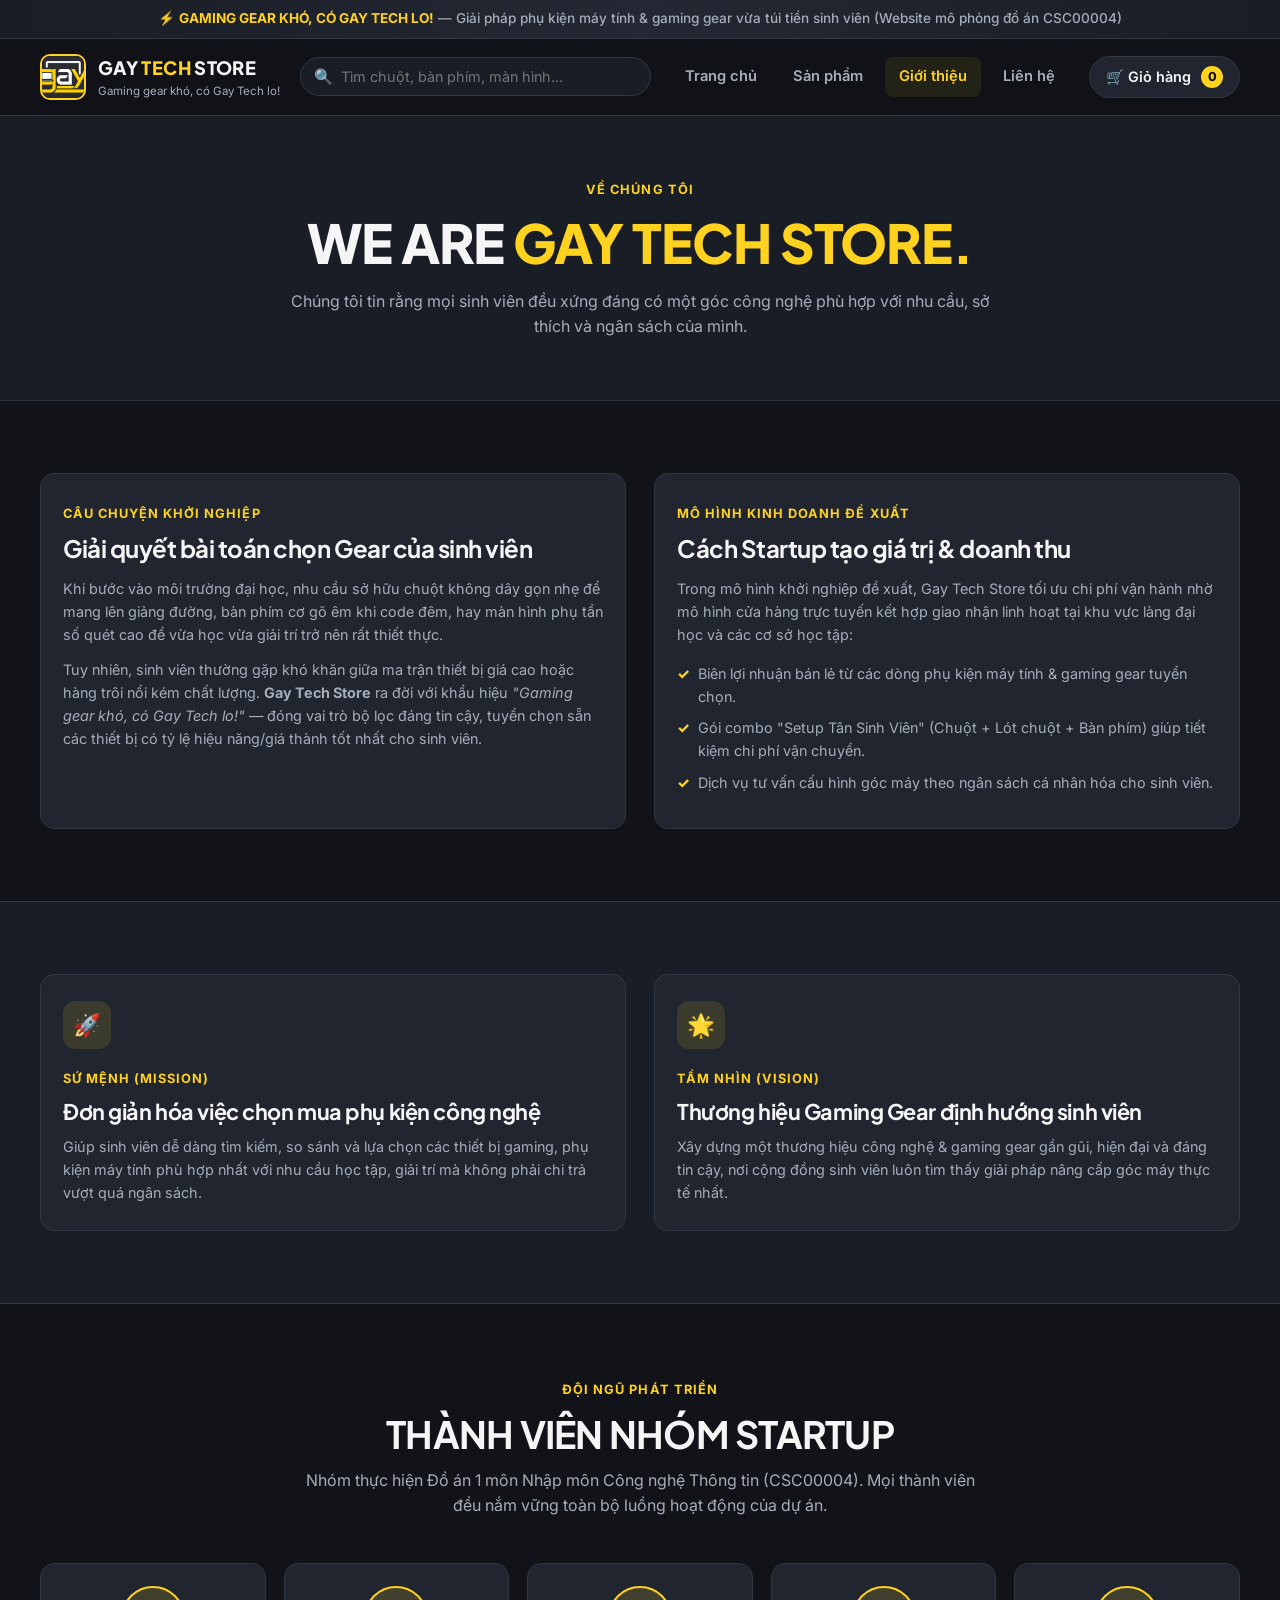
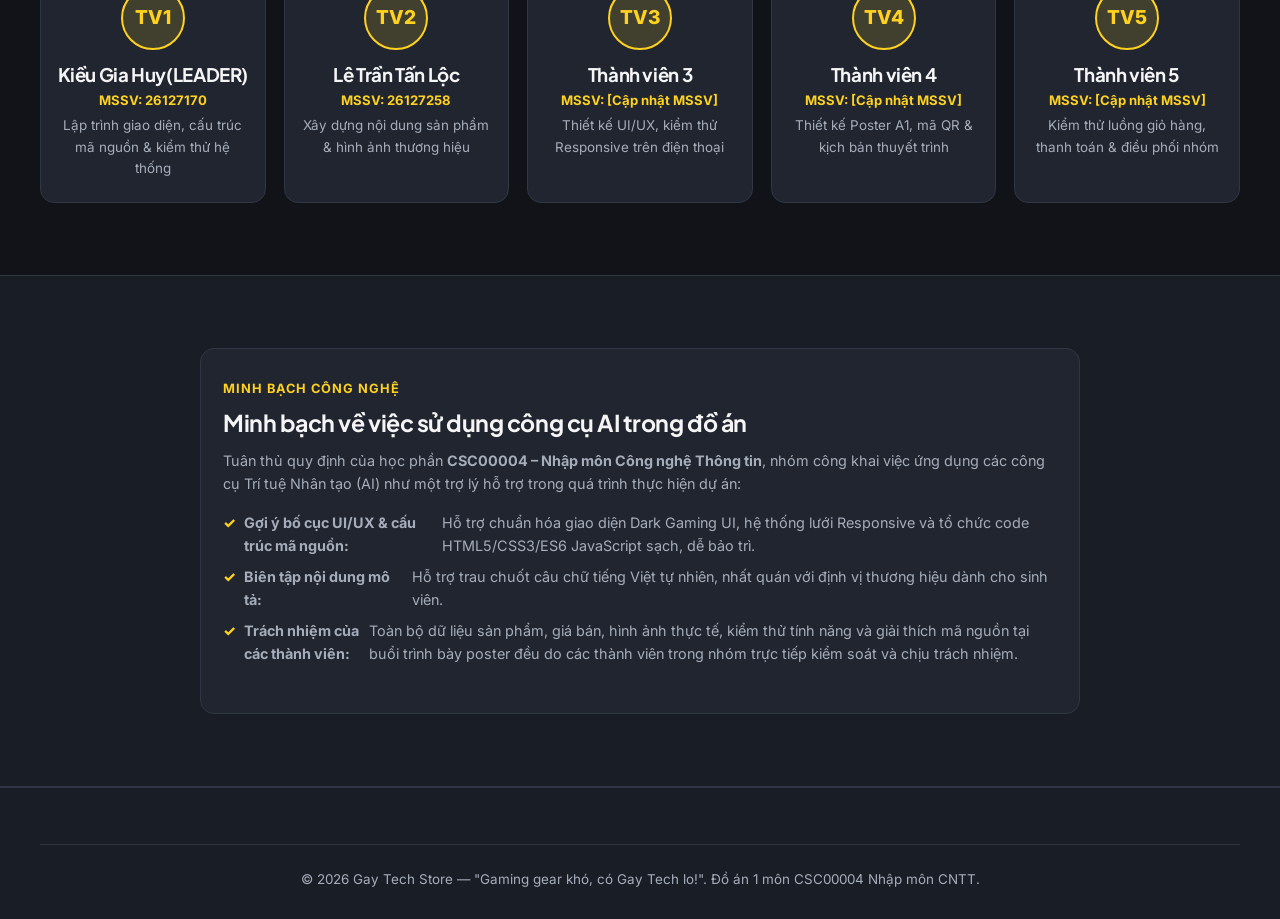
==== about.html @ d14d6232 "Update about.html" ====
<!DOCTYPE html>
<html lang="vi">
<head>
  <meta charset="UTF-8">
  <meta name="viewport" content="width=device-width, initial-scale=1.0">
  <title>Giới thiệu | Gay Tech Store</title>
  <meta name="description" content="Tìm hiểu câu chuyện khởi nghiệp, sứ mệnh, đội ngũ phát triển và định hướng của Gay Tech Store.">
  <link rel="stylesheet" href="css/style.css">
</head>
<body>

  <div class="announcement-bar">
    ⚡ <strong>GAMING GEAR KHÓ, CÓ GAY TECH LO!</strong> — Giải pháp phụ kiện máy tính &amp; gaming gear vừa túi tiền sinh viên (Website mô phỏng đồ án CSC00004)
  </div>

  <header class="site-header">
    <div class="container header-inner">
      <a href="index.html" class="brand-logo">
        <img src="img/logo.jpg" alt="Logo Gay Tech Store">
        <div class="brand-text-wrap">
          <span class="brand-name">GAY <span>TECH</span> STORE</span>
          <span class="brand-sub">Gaming gear khó, có Gay Tech lo!</span>
        </div>
      </a>

      <div class="header-search">
        <span class="search-icon">🔍</span>
        <input type="text" id="headerSearchInput" placeholder="Tìm chuột, bàn phím, màn hình..." aria-label="Tìm kiếm sản phẩm">
        <button type="button" id="headerSearchClear" class="clear-search-btn" aria-label="Xóa">✕</button>
      </div>

      <nav class="main-nav" id="mainNav">
        <a href="index.html" class="nav-link">Trang chủ</a>
        <a href="index.html#catalog" class="nav-link">Sản phẩm</a>
        <a href="about.html" class="nav-link active">Giới thiệu</a>
        <a href="contact.html" class="nav-link">Liên hệ</a>
      </nav>

      <div class="header-actions">
        <button type="button" class="cart-trigger-btn js-open-cart">
          <span>🛒 Giỏ hàng</span>
          <span class="cart-badge js-cart-count">0</span>
        </button>
        <button type="button" class="mobile-menu-btn" id="mobileMenuBtn" aria-expanded="false">☰</button>
      </div>
    </div>
  </header>

  <main>
    <!-- 10.1 About Hero -->
    <section class="page-hero">
      <div class="container">
        <span class="section-tag">VỀ CHÚNG TÔI</span>
        <h1 class="hero-title" style="margin-bottom:14px;">WE ARE <span style="color:var(--yellow-primary);">GAY TECH STORE.</span></h1>
        <p class="section-subtitle" style="max-width:720px; margin:0 auto;">
          Chúng tôi tin rằng mọi sinh viên đều xứng đáng có một góc công nghệ phù hợp với nhu cầu, sở thích và ngân sách của mình.
        </p>
      </div>
    </section>

    <!-- 10.2 Startup Story & Business Model -->
    <section class="section">
      <div class="container two-col-grid">
        <div class="value-card">
          <span class="section-tag">CÂU CHUYỆN KHỞI NGHIỆP</span>
          <h2 style="font-size:1.5rem; margin-bottom:14px;">Giải quyết bài toán chọn Gear của sinh viên</h2>
          <p style="margin-bottom:12px;">
            Khi bước vào môi trường đại học, nhu cầu sở hữu chuột không dây gọn nhẹ để mang lên giảng đường, bàn phím cơ gõ êm khi code đêm, hay màn hình phụ tần số quét cao để vừa học vừa giải trí trở nên rất thiết thực.
          </p>
          <p>
            Tuy nhiên, sinh viên thường gặp khó khăn giữa ma trận thiết bị giá cao hoặc hàng trôi nổi kém chất lượng. <strong>Gay Tech Store</strong> ra đời với khẩu hiệu <em>"Gaming gear khó, có Gay Tech lo!"</em> — đóng vai trò bộ lọc đáng tin cậy, tuyển chọn sẵn các thiết bị có tỷ lệ hiệu năng/giá thành tốt nhất cho sinh viên.
          </p>
        </div>

        <div class="value-card">
          <span class="section-tag">MÔ HÌNH KINH DOANH ĐỀ XUẤT</span>
          <h2 style="font-size:1.5rem; margin-bottom:14px;">Cách Startup tạo giá trị &amp; doanh thu</h2>
          <p style="margin-bottom:12px;">
            Trong mô hình khởi nghiệp đề xuất, Gay Tech Store tối ưu chi phí vận hành nhờ mô hình cửa hàng trực tuyến kết hợp giao nhận linh hoạt tại khu vực làng đại học và các cơ sở học tập:
          </p>
          <ul class="modal-highlights" style="margin-bottom:0;">
            <li>Biên lợi nhuận bán lẻ từ các dòng phụ kiện máy tính &amp; gaming gear tuyển chọn.</li>
            <li>Gói combo "Setup Tân Sinh Viên" (Chuột + Lót chuột + Bàn phím) giúp tiết kiệm chi phí vận chuyển.</li>
            <li>Dịch vụ tư vấn cấu hình góc máy theo ngân sách cá nhân hóa cho sinh viên.</li>
          </ul>
        </div>
      </div>
    </section>

    <!-- 10.3 Mission & Vision -->
    <section class="section section-alt">
      <div class="container two-col-grid">
        <div class="value-card">
          <div class="value-icon">🚀</div>
          <span class="section-tag">SỨ MỆNH (MISSION)</span>
          <h3 style="font-size:1.35rem; margin-bottom:10px;">Đơn giản hóa việc chọn mua phụ kiện công nghệ</h3>
          <p>
            Giúp sinh viên dễ dàng tìm kiếm, so sánh và lựa chọn các thiết bị gaming, phụ kiện máy tính phù hợp nhất với nhu cầu học tập, giải trí mà không phải chi trả vượt quá ngân sách.
          </p>
        </div>

        <div class="value-card">
          <div class="value-icon">🌟</div>
          <span class="section-tag">TẦM NHÌN (VISION)</span>
          <h3 style="font-size:1.35rem; margin-bottom:10px;">Thương hiệu Gaming Gear định hướng sinh viên</h3>
          <p>
            Xây dựng một thương hiệu công nghệ &amp; gaming gear gần gũi, hiện đại và đáng tin cậy, nơi cộng đồng sinh viên luôn tìm thấy giải pháp nâng cấp góc máy thực tế nhất.
          </p>
        </div>
      </div>
    </section>

    <!-- 10.4 Team Members -->
    <section class="section">
      <div class="container">
        <div class="section-header">
          <span class="section-tag">ĐỘI NGŨ PHÁT TRIỂN</span>
          <h2 class="section-title">THÀNH VIÊN NHÓM STARTUP</h2>
          <p class="section-subtitle">
            Nhóm thực hiện Đồ án 1 môn Nhập môn Công nghệ Thông tin (CSC00004). Mọi thành viên đều nắm vững toàn bộ luồng hoạt động của dự án.
          </p>
        </div>

        <div class="team-grid">
          <div class="team-card">
            <div class="team-avatar">TV1</div>
            <h3>Kiều Gia Huy(LEADER) </h3>
            <p style="color:var(--yellow-primary); font-size:0.82rem; font-weight:700; margin:4px 0;">MSSV: 26127170</p>
            <p style="font-size:0.84rem; color:var(--text-secondary);">Lập trình giao diện, cấu trúc mã nguồn &amp; kiểm thử hệ thống</p>
          </div>
          <div class="team-card">
            <div class="team-avatar">TV2</div>
            <h3>Lê Trần Tấn Lộc</h3>
            <p style="color:var(--yellow-primary); font-size:0.82rem; font-weight:700; margin:4px 0;">MSSV: 26127258</p>
            <p style="font-size:0.84rem; color:var(--text-secondary);">Xây dựng nội dung sản phẩm &amp; hình ảnh thương hiệu</p>
          </div>
          <div class="team-card">
            <div class="team-avatar">TV3</div>
            <h3>Thành viên 3</h3>
            <p style="color:var(--yellow-primary); font-size:0.82rem; font-weight:700; margin:4px 0;">MSSV: [Cập nhật MSSV]</p>
            <p style="font-size:0.84rem; color:var(--text-secondary);">Thiết kế UI/UX, kiểm thử Responsive trên điện thoại</p>
          </div>
          <div class="team-card">
            <div class="team-avatar">TV4</div>
            <h3>Thành viên 4</h3>
            <p style="color:var(--yellow-primary); font-size:0.82rem; font-weight:700; margin:4px 0;">MSSV: [Cập nhật MSSV]</p>
            <p style="font-size:0.84rem; color:var(--text-secondary);">Thiết kế Poster A1, mã QR &amp; kịch bản thuyết trình</p>
          </div>
          <div class="team-card">
            <div class="team-avatar">TV5</div>
            <h3>Thành viên 5</h3>
            <p style="color:var(--yellow-primary); font-size:0.82rem; font-weight:700; margin:4px 0;">MSSV: [Cập nhật MSSV]</p>
            <p style="font-size:0.84rem; color:var(--text-secondary);">Kiểm thử luồng giỏ hàng, thanh toán &amp; điều phối nhóm</p>
          </div>
        </div>
      </div>
    </section>

    <!-- 10.5 AI Usage Transparency -->
    <section class="section section-alt">
      <div class="container">
        <div class="value-card" style="max-width:880px; margin:0 auto;">
          <span class="section-tag">MINH BẠCH CÔNG NGHỆ</span>
          <h2 style="font-size:1.45rem; margin-bottom:12px;">Minh bạch về việc sử dụng công cụ AI trong đồ án</h2>
          <p style="margin-bottom:12px;">
            Tuân thủ quy định của học phần <strong>CSC00004 – Nhập môn Công nghệ Thông tin</strong>, nhóm công khai việc ứng dụng các công cụ Trí tuệ Nhân tạo (AI) như một trợ lý hỗ trợ trong quá trình thực hiện dự án:
          </p>
          <ul class="modal-highlights">
            <li><strong>Gợi ý bố cục UI/UX &amp; cấu trúc mã nguồn:</strong> Hỗ trợ chuẩn hóa giao diện Dark Gaming UI, hệ thống lưới Responsive và tổ chức code HTML5/CSS3/ES6 JavaScript sạch, dễ bảo trì.</li>
            <li><strong>Biên tập nội dung mô tả:</strong> Hỗ trợ trau chuốt câu chữ tiếng Việt tự nhiên, nhất quán với định vị thương hiệu dành cho sinh viên.</li>
            <li><strong>Trách nhiệm của các thành viên:</strong> Toàn bộ dữ liệu sản phẩm, giá bán, hình ảnh thực tế, kiểm thử tính năng và giải thích mã nguồn tại buổi trình bày poster đều do các thành viên trong nhóm trực tiếp kiểm soát và chịu trách nhiệm.</li>
          </ul>
        </div>
      </div>
    </section>
  </main>

  <footer class="site-footer">
    <div class="container">
      <div class="footer-bottom">
        © 2026 Gay Tech Store — "Gaming gear khó, có Gay Tech lo!". Đồ án 1 môn CSC00004 Nhập môn CNTT.
      </div>
    </div>
  </footer>

  <!-- Thành phần dùng chung Giỏ hàng & Thanh toán -->
  <div class="overlay-backdrop" id="globalBackdrop"></div>
  <aside class="cart-drawer" id="cartDrawer" aria-label="Giỏ hàng">
    <div class="cart-drawer-header">
      <h3>🛒 Giỏ hàng (<span id="cartTotalItemsText">0 sản phẩm</span>)</h3>
      <button type="button" class="modal-close-btn" id="closeCartDrawerBtn" style="position:static;">✕</button>
    </div>
    <div class="cart-drawer-body" id="cartDrawerBody"></div>
    <div class="cart-drawer-footer" id="cartDrawerFooter">
      <div class="cart-summary-row"><span>Tạm tính:</span><strong id="cartSubtotalValue">0đ</strong></div>
      <div class="cart-summary-row cart-summary-total"><span>Tổng cộng:</span><span id="cartTotalValue">0đ</span></div>
      <div style="display:grid; gap:10px;">
        <button type="button" class="btn btn-primary" id="proceedToCheckoutBtn">TIẾN HÀNH ĐẶT HÀNG</button>
        <button type="button" class="btn btn-secondary btn-sm" id="continueShoppingBtn">Tiếp tục mua sắm</button>
      </div>
    </div>
  </aside>

  <!-- Modal Checkout -->
  <div class="modal-container" id="checkoutModal" role="dialog" aria-modal="true">
    <div class="modal-box checkout-modal-box">
      <button type="button" class="modal-close-btn" id="closeCheckoutModalBtn">✕</button>
      <div id="checkoutFormView">
        <h2 style="margin-bottom:12px;">Thanh toán đơn hàng (Chế độ mô phỏng)</h2>
        <div class="demo-alert">
          ⚠️ Đây là website mô phỏng phục vụ đồ án học tập. Vui lòng chỉ sử dụng thông tin giả, không nhập thông tin cá nhân thật.
          <div style="margin-top:8px;">
            <button type="button" class="btn btn-secondary btn-sm" id="fillDemoDataBtn">⚡ Điền nhanh thông tin mẫu (Demo)</button>
          </div>
        </div>
        <form id="checkoutForm" novalidate>
          <div class="checkout-grid">
            <div>
              <div class="form-group">
                <label for="custName">Tên người nhận (tên giả) *</label>
                <input type="text" id="custName" class="form-control" placeholder="VD: Nguyễn Văn A (Khách thử)">
                <div class="form-error">Vui lòng nhập tên người nhận giả lập.</div>
              </div>
              <div class="form-group">
                <label for="custPhone">Số điện thoại (số giả 9–11 chữ số) *</label>
                <input type="tel" id="custPhone" class="form-control" placeholder="VD: 0900123456">
                <div class="form-error">Vui lòng nhập số điện thoại giả hợp lệ.</div>
              </div>
              <div class="form-group">
                <label for="custAddress">Địa chỉ giao hàng mẫu *</label>
                <input type="text" id="custAddress" class="form-control" placeholder="VD: Cơ sở Nguyễn Văn Cừ">
                <div class="form-error">Vui lòng nhập địa chỉ giao hàng mẫu.</div>
              </div>
              <div class="form-group">
                <label for="custNote">Ghi chú đơn hàng</label>
                <textarea id="custNote" class="form-control" rows="2"></textarea>
              </div>
            </div>
            <div>
              <label class="payment-option selected">
                <input type="radio" name="paymentMethod" value="Thanh toán khi nhận hàng (Demo)" checked>
                <div><strong>Thanh toán khi nhận hàng (Demo)</strong></div>
              </label>
              <label class="payment-option">
                <input type="radio" name="paymentMethod" value="Chuyển khoản ngân hàng (Mô phỏng)">
                <div><strong>Chuyển khoản ngân hàng (Mô phỏng)</strong></div>
              </label>
              <label class="payment-option">
                <input type="radio" name="paymentMethod" value="Ví điện tử (Demo)">
                <div><strong>Ví điện tử (Demo)</strong></div>
              </label>
              <div id="paymentMethodDesc" style="font-size:0.82rem; color:var(--yellow-primary); margin:10px 0;">
                Mô phỏng: Không thu tiền thật.
              </div>
              <div style="background:var(--bg-primary); border:1px solid var(--border-color); padding:14px; border-radius:var(--radius-sm); margin-bottom:14px;">
                <div id="checkoutOrderItems"></div>
                <div style="display:flex; justify-content:space-between; font-weight:800; color:var(--yellow-primary); margin-top:10px;">
                  <span>Tổng cộng:</span><span id="checkoutFinalTotal">0đ</span>
                </div>
              </div>
              <button type="submit" class="btn btn-primary" style="width:100%;">XÁC NHẬN ĐẶT HÀNG</button>
            </div>
          </div>
        </form>
      </div>
      <div id="checkoutSuccessView" style="display:none; text-align:center;">
        <h2 style="color:var(--success);">ĐẶT HÀNG THÀNH CÔNG!</h2>
        <p>Cảm ơn bạn đã trải nghiệm Gay Tech Store.</p>
        <div id="orderConfirmationDetails"></div>
        <a href="index.html" class="btn btn-primary" style="margin-top:14px;">Quay về trang chủ</a>
      </div>
    </div>
  </div>

  <button type="button" class="back-to-top" id="backToTopBtn" aria-label="Lên đầu trang">↑</button>
  <script src="js/products.js"></script>
  <script src="js/app.js"></script>
</body>
</html>
---- css/style.css ----
@import url('https://fonts.googleapis.com/css2?family=Inter:wght@400;500;600;700&family=Plus+Jakarta+Sans:wght@700;800&display=swap');

:root {
  --bg-primary: #111318;
  --bg-secondary: #191D25;
  --bg-card: #202530;
  --bg-elevated: #282F3D;
  --yellow-primary: #FFD21F;
  --yellow-accent: #F5B800;
  --yellow-glow: rgba(255, 210, 31, 0.18);
  --text-main: #F5F5F5;
  --text-secondary: #A6ADBA;
  --border-color: #303744;
  --success: #35C98A;
  --error: #FF5C64;
  --radius-sm: 8px;
  --radius-md: 14px;
  --radius-lg: 20px;
  --shadow-card: 0 12px 32px rgba(0, 0, 0, 0.35);
  --shadow-glow: 0 8px 24px rgba(255, 210, 31, 0.22);
  --transition: 0.25s cubic-bezier(0.16, 1, 0.3, 1);
  --container-max: 1240px;
}

*, *::before, *::after {
  box-sizing: border-box;
  margin: 0;
  padding: 0;
}

html {
  scroll-behavior: smooth;
  font-size: 16px;
}

body {
  font-family: 'Inter', -apple-system, BlinkMacSystemFont, sans-serif;
  background-color: var(--bg-primary);
  color: var(--text-main);
  line-height: 1.6;
  overflow-x: hidden;
  min-height: 100vh;
  display: flex;
  flex-direction: column;
}

h1, h2, h3, h4, .brand-font {
  font-family: 'Plus Jakarta Sans', 'Inter', sans-serif;
  line-height: 1.2;
  letter-spacing: -0.02em;
}

a {
  color: inherit;
  text-decoration: none;
  transition: color var(--transition);
}

img {
  max-width: 100%;
  display: block;
}

button, input, select, textarea {
  font-family: inherit;
  font-size: inherit;
  color: inherit;
}

button {
  cursor: pointer;
  border: none;
  background: none;
}

:focus-visible {
  outline: 2px solid var(--yellow-primary);
  outline-offset: 2px;
}

.container {
  width: 100%;
  max-width: var(--container-max);
  margin: 0 auto;
  padding: 0 20px;
}

/* Announcement Bar */
.announcement-bar {
  background: linear-gradient(90deg, #191D25 0%, #232834 50%, #191D25 100%);
  border-bottom: 1px solid var(--border-color);
  padding: 8px 16px;
  text-align: center;
  font-size: 0.85rem;
  font-weight: 500;
  color: var(--text-secondary);
}

.announcement-bar strong {
  color: var(--yellow-primary);
  font-weight: 700;
}

/* Header & Navigation */
.site-header {
  position: sticky;
  top: 0;
  z-index: 100;
  background: rgba(17, 19, 24, 0.92);
  backdrop-filter: blur(14px);
  border-bottom: 1px solid var(--border-color);
}

.header-inner {
  display: flex;
  align-items: center;
  justify-content: space-between;
  gap: 20px;
  min-height: 76px;
}

.brand-logo {
  display: flex;
  align-items: center;
  gap: 12px;
  flex-shrink: 0;
}

.brand-logo img {
  width: 46px;
  height: 46px;
  object-fit: cover;
  border-radius: 10px;
  border: 2px solid var(--yellow-primary);
}

.brand-text-wrap {
  display: flex;
  flex-direction: column;
}

.brand-name {
  font-family: 'Plus Jakarta Sans', sans-serif;
  font-weight: 800;
  font-size: 1.15rem;
  color: var(--text-main);
  letter-spacing: 0.02em;
}

.brand-name span {
  color: var(--yellow-primary);
}

.brand-sub {
  font-size: 0.72rem;
  color: var(--text-secondary);
}

/* Header Search */
.header-search {
  flex: 1;
  max-width: 360px;
  position: relative;
}

.header-search input {
  width: 100%;
  background: var(--bg-secondary);
  border: 1px solid var(--border-color);
  border-radius: 999px;
  padding: 10px 38px 10px 40px;
  font-size: 0.9rem;
  color: var(--text-main);
  transition: border-color var(--transition), box-shadow var(--transition);
}

.header-search input:focus {
  border-color: var(--yellow-primary);
  box-shadow: 0 0 0 3px var(--yellow-glow);
  outline: none;
}

.header-search .search-icon {
  position: absolute;
  left: 14px;
  top: 50%;
  transform: translateY(-50%);
  color: var(--text-secondary);
  pointer-events: none;
  font-size: 0.95rem;
}

.header-search .clear-search-btn {
  position: absolute;
  right: 12px;
  top: 50%;
  transform: translateY(-50%);
  color: var(--text-secondary);
  font-size: 0.85rem;
  padding: 4px;
  display: none;
}

.header-search .clear-search-btn.visible {
  display: block;
}

/* Nav Links */
.main-nav {
  display: flex;
  align-items: center;
  gap: 8px;
}

.nav-link {
  padding: 8px 14px;
  border-radius: var(--radius-sm);
  font-weight: 600;
  font-size: 0.92rem;
  color: var(--text-secondary);
  transition: all var(--transition);
}

.nav-link:hover,
.nav-link.active {
  color: var(--yellow-primary);
  background: rgba(255, 210, 31, 0.08);
}

/* Header Actions */
.header-actions {
  display: flex;
  align-items: center;
  gap: 12px;
}

.cart-trigger-btn {
  display: inline-flex;
  align-items: center;
  gap: 10px;
  background: var(--bg-card);
  border: 1px solid var(--border-color);
  padding: 9px 16px;
  border-radius: 999px;
  font-weight: 600;
  font-size: 0.9rem;
  transition: all var(--transition);
}

.cart-trigger-btn:hover {
  border-color: var(--yellow-primary);
  box-shadow: var(--shadow-glow);
}

.cart-badge {
  background: var(--yellow-primary);
  color: #111318;
  font-weight: 800;
  font-size: 0.78rem;
  min-width: 22px;
  height: 22px;
  padding: 0 6px;
  border-radius: 999px;
  display: inline-flex;
  align-items: center;
  justify-content: center;
}

.mobile-menu-btn {
  display: none;
  width: 42px;
  height: 42px;
  border-radius: var(--radius-sm);
  background: var(--bg-card);
  border: 1px solid var(--border-color);
  align-items: center;
  justify-content: center;
  font-size: 1.25rem;
}

/* Buttons */
.btn {
  display: inline-flex;
  align-items: center;
  justify-content: center;
  gap: 8px;
  padding: 13px 24px;
  border-radius: var(--radius-sm);
  font-weight: 700;
  font-size: 0.95rem;
  transition: all var(--transition);
  text-align: center;
}

.btn-primary {
  background: var(--yellow-primary);
  color: #111318;
}

.btn-primary:hover {
  background: var(--yellow-accent);
  transform: translateY(-2px);
  box-shadow: var(--shadow-glow);
}

.btn-secondary {
  background: var(--bg-card);
  color: var(--text-main);
  border: 1px solid var(--border-color);
}

.btn-secondary:hover {
  border-color: var(--yellow-primary);
  color: var(--yellow-primary);
  transform: translateY(-2px);
}

.btn-sm {
  padding: 9px 14px;
  font-size: 0.85rem;
}

/* Hero Section */
.hero-section {
  position: relative;
  padding: 72px 0 80px;
  background:
    radial-gradient(circle at 80% 25%, rgba(255, 210, 31, 0.14), transparent 45%),
    radial-gradient(circle at 15% 80%, rgba(255, 210, 31, 0.07), transparent 40%),
    var(--bg-primary);
  border-bottom: 1px solid var(--border-color);
  overflow: hidden;
}

.hero-grid {
  display: grid;
  grid-template-columns: 1.15fr 0.85fr;
  gap: 48px;
  align-items: center;
}

.hero-eyebrow {
  display: inline-flex;
  align-items: center;
  gap: 8px;
  background: rgba(255, 210, 31, 0.12);
  border: 1px solid rgba(255, 210, 31, 0.35);
  color: var(--yellow-primary);
  padding: 6px 14px;
  border-radius: 999px;
  font-size: 0.82rem;
  font-weight: 700;
  letter-spacing: 0.04em;
  text-transform: uppercase;
  margin-bottom: 20px;
}

.hero-title {
  font-size: clamp(2.1rem, 4.2vw, 3.5rem);
  font-weight: 800;
  margin-bottom: 20px;
  color: var(--text-main);
}

.hero-title .highlight {
  color: var(--yellow-primary);
  display: block;
}

.hero-desc {
  font-size: 1.08rem;
  color: var(--text-secondary);
  max-width: 560px;
  margin-bottom: 30px;
}

.hero-cta-group {
  display: flex;
  flex-wrap: wrap;
  gap: 14px;
  margin-bottom: 36px;
}

.hero-highlights {
  display: grid;
  grid-template-columns: repeat(3, 1fr);
  gap: 16px;
  padding-top: 24px;
  border-top: 1px solid var(--border-color);
}

.hero-stat-item strong {
  display: block;
  font-size: 1.15rem;
  color: var(--yellow-primary);
}

.hero-stat-item span {
  font-size: 0.84rem;
  color: var(--text-secondary);
}

/* Hero Visual Showcase */
.hero-visual {
  position: relative;
}

.hero-showcase-card {
  background: linear-gradient(145deg, var(--bg-card), var(--bg-secondary));
  border: 1px solid var(--border-color);
  border-radius: var(--radius-lg);
  padding: 24px;
  box-shadow: var(--shadow-card);
  position: relative;
}

.hero-main-img-wrap {
  background: #ffffff;
  border-radius: var(--radius-md);
  padding: 20px;
  height: 290px;
  display: flex;
  align-items: center;
  justify-content: center;
  margin-bottom: 18px;
}

.hero-main-img-wrap img {
  max-height: 100%;
  max-width: 100%;
  object-fit: contain;
}

.hero-mini-grid {
  display: grid;
  grid-template-columns: repeat(3, 1fr);
  gap: 12px;
}

.hero-mini-card {
  background: var(--bg-primary);
  border: 1px solid var(--border-color);
  border-radius: var(--radius-sm);
  padding: 10px;
  text-align: center;
  transition: all var(--transition);
  cursor: pointer;
}

.hero-mini-card:hover {
  border-color: var(--yellow-primary);
  transform: translateY(-3px);
}

.hero-mini-card img {
  width: 100%;
  height: 64px;
  object-fit: contain;
  background: #fff;
  border-radius: 6px;
  padding: 4px;
  margin-bottom: 6px;
}

.hero-mini-card span {
  font-size: 0.76rem;
  font-weight: 600;
  color: var(--text-secondary);
  display: block;
}

/* Section Common */
.section {
  padding: 72px 0;
}

.section-alt {
  background-color: var(--bg-secondary);
  border-top: 1px solid var(--border-color);
  border-bottom: 1px solid var(--border-color);
}

.section-header {
  text-align: center;
  max-width: 680px;
  margin: 0 auto 44px;
}

.section-tag {
  display: inline-block;
  color: var(--yellow-primary);
  font-size: 0.8rem;
  font-weight: 700;
  text-transform: uppercase;
  letter-spacing: 0.08em;
  margin-bottom: 10px;
}

.section-title {
  font-size: clamp(1.65rem, 3vw, 2.35rem);
  margin-bottom: 12px;
}

.section-subtitle {
  color: var(--text-secondary);
  font-size: 1rem;
}

/* Brand Values Grid */
.values-grid {
  display: grid;
  grid-template-columns: repeat(4, 1fr);
  gap: 20px;
}

.value-card {
  background: var(--bg-card);
  border: 1px solid var(--border-color);
  border-radius: var(--radius-md);
  padding: 26px 22px;
  transition: all var(--transition);
}

.value-card:hover {
  border-color: var(--yellow-primary);
  transform: translateY(-4px);
}

.value-icon {
  width: 48px;
  height: 48px;
  border-radius: 12px;
  background: rgba(255, 210, 31, 0.12);
  color: var(--yellow-primary);
  display: flex;
  align-items: center;
  justify-content: center;
  font-size: 1.4rem;
  margin-bottom: 16px;
}

.value-card h3 {
  font-size: 1.08rem;
  margin-bottom: 8px;
}

.value-card p {
  font-size: 0.9rem;
  color: var(--text-secondary);
}

/* Category Showcase */
.category-grid {
  display: grid;
  grid-template-columns: repeat(6, 1fr);
  gap: 16px;
}

.category-card {
  background: var(--bg-card);
  border: 1px solid var(--border-color);
  border-radius: var(--radius-md);
  padding: 18px 14px;
  text-align: center;
  transition: all var(--transition);
  cursor: pointer;
  display: flex;
  flex-direction: column;
  align-items: center;
}

.category-card:hover,
.category-card.active {
  border-color: var(--yellow-primary);
  box-shadow: var(--shadow-glow);
  transform: translateY(-4px);
}

.category-thumb {
  width: 100%;
  height: 92px;
  background: #ffffff;
  border-radius: var(--radius-sm);
  padding: 10px;
  display: flex;
  align-items: center;
  justify-content: center;
  margin-bottom: 12px;
}

.category-thumb img {
  max-height: 100%;
  max-width: 100%;
  object-fit: contain;
}

.category-card h3 {
  font-size: 0.92rem;
  margin-bottom: 4px;
}

.category-card span {
  font-size: 0.78rem;
  color: var(--text-secondary);
}

/* Catalog Controls (Search, Filter, Sort) */
.catalog-toolbar {
  background: var(--bg-card);
  border: 1px solid var(--border-color);
  border-radius: var(--radius-md);
  padding: 20px;
  margin-bottom: 30px;
  display: flex;
  flex-direction: column;
  gap: 18px;
}

.toolbar-top {
  display: flex;
  flex-wrap: wrap;
  gap: 16px;
  align-items: center;
  justify-content: space-between;
}

.catalog-search-box {
  position: relative;
  flex: 1;
  min-width: 260px;
}

.catalog-search-box input {
  width: 100%;
  background: var(--bg-primary);
  border: 1px solid var(--border-color);
  border-radius: var(--radius-sm);
  padding: 11px 38px 11px 40px;
  color: var(--text-main);
}

.catalog-search-box input:focus {
  border-color: var(--yellow-primary);
  outline: none;
}

.catalog-search-box .search-icon {
  position: absolute;
  left: 14px;
  top: 50%;
  transform: translateY(-50%);
  color: var(--text-secondary);
}

.catalog-search-box .clear-btn {
  position: absolute;
  right: 12px;
  top: 50%;
  transform: translateY(-50%);
  color: var(--text-secondary);
  display: none;
}

.catalog-search-box .clear-btn.visible {
  display: block;
}

.sort-box {
  display: flex;
  align-items: center;
  gap: 10px;
}

.sort-box label {
  font-size: 0.88rem;
  color: var(--text-secondary);
  font-weight: 600;
  white-space: nowrap;
}

.sort-box select {
  background: var(--bg-primary);
  border: 1px solid var(--border-color);
  border-radius: var(--radius-sm);
  padding: 10px 14px;
  color: var(--text-main);
  cursor: pointer;
}

.filter-pills {
  display: flex;
  flex-wrap: wrap;
  gap: 10px;
}

.filter-pill {
  padding: 8px 16px;
  border-radius: 999px;
  background: var(--bg-primary);
  border: 1px solid var(--border-color);
  color: var(--text-secondary);
  font-size: 0.86rem;
  font-weight: 600;
  transition: all var(--transition);
}

.filter-pill:hover {
  border-color: var(--yellow-primary);
  color: var(--text-main);
}

.filter-pill.active {
  background: var(--yellow-primary);
  border-color: var(--yellow-primary);
  color: #111318;
}

/* Product Grid & Cards */
.products-grid {
  display: grid;
  grid-template-columns: repeat(3, 1fr);
  gap: 24px;
}

.product-card {
  background: var(--bg-card);
  border: 1px solid var(--border-color);
  border-radius: var(--radius-md);
  overflow: hidden;
  display: flex;
  flex-direction: column;
  transition: all var(--transition);
  position: relative;
}

.product-card:hover {
  border-color: var(--yellow-primary);
  transform: translateY(-6px);
  box-shadow: var(--shadow-card);
}

.product-badge {
  position: absolute;
  top: 14px;
  left: 14px;
  z-index: 2;
  background: var(--yellow-primary);
  color: #111318;
  font-size: 0.72rem;
  font-weight: 800;
  padding: 4px 10px;
  border-radius: 999px;
  letter-spacing: 0.03em;
}

.product-img-wrap {
  background: #ffffff;
  height: 230px;
  padding: 20px;
  display: flex;
  align-items: center;
  justify-content: center;
  overflow: hidden;
  cursor: pointer;
}

.product-img-wrap img {
  max-height: 100%;
  max-width: 100%;
  object-fit: contain;
  transition: transform 0.35s ease;
}

.product-card:hover .product-img-wrap img {
  transform: scale(1.06);
}

.product-body {
  padding: 20px;
  display: flex;
  flex-direction: column;
  flex: 1;
}

.product-category {
  font-size: 0.78rem;
  color: var(--yellow-primary);
  font-weight: 700;
  text-transform: uppercase;
  letter-spacing: 0.04em;
  margin-bottom: 6px;
}

.product-title {
  font-size: 1.08rem;
  font-weight: 700;
  margin-bottom: 8px;
  cursor: pointer;
  transition: color var(--transition);
}

.product-title:hover {
  color: var(--yellow-primary);
}

.product-desc {
  font-size: 0.88rem;
  color: var(--text-secondary);
  margin-bottom: 18px;
  flex: 1;
}

.product-footer {
  margin-top: auto;
  padding-top: 14px;
  border-top: 1px solid var(--border-color);
  display: flex;
  flex-direction: column;
  gap: 12px;
}

.product-price {
  font-family: 'Plus Jakarta Sans', sans-serif;
  font-size: 1.3rem;
  font-weight: 800;
  color: var(--yellow-primary);
}

.product-actions {
  display: grid;
  grid-template-columns: 1fr 1.2fr;
  gap: 10px;
}

/* Empty State */
.empty-catalog-state {
  background: var(--bg-card);
  border: 1px dashed var(--border-color);
  border-radius: var(--radius-md);
  padding: 48px 24px;
  text-align: center;
  grid-column: 1 / -1;
}

.empty-catalog-state h3 {
  font-size: 1.2rem;
  margin-bottom: 8px;
}

.empty-catalog-state p {
  color: var(--text-secondary);
  margin-bottom: 20px;
}

/* Promo Banner */
.promo-banner {
  background: linear-gradient(135deg, #202530 0%, #151821 100%);
  border: 1px solid var(--yellow-primary);
  border-radius: var(--radius-lg);
  padding: 48px 40px;
  display: flex;
  align-items: center;
  justify-content: space-between;
  gap: 32px;
  box-shadow: var(--shadow-glow);
}

.promo-banner h2 {
  font-size: clamp(1.5rem, 2.8vw, 2.2rem);
  margin-bottom: 10px;
}

.promo-banner p {
  color: var(--text-secondary);
  font-size: 1.02rem;
}

/* Modals & Cart Drawer Overlays */
.overlay-backdrop {
  position: fixed;
  inset: 0;
  background: rgba(9, 11, 15, 0.78);
  backdrop-filter: blur(5px);
  z-index: 200;
  opacity: 0;
  visibility: hidden;
  transition: all var(--transition);
}

.overlay-backdrop.open {
  opacity: 1;
  visibility: visible;
}

/* Product Detail Modal */
.modal-container {
  position: fixed;
  inset: 0;
  z-index: 210;
  display: flex;
  align-items: center;
  justify-content: center;
  padding: 20px;
  opacity: 0;
  visibility: hidden;
  transition: all var(--transition);
}

.modal-container.open {
  opacity: 1;
  visibility: visible;
}

.modal-box {
  background: var(--bg-card);
  border: 1px solid var(--border-color);
  border-radius: var(--radius-lg);
  max-width: 860px;
  width: 100%;
  max-height: 90vh;
  overflow-y: auto;
  padding: 28px;
  position: relative;
  box-shadow: var(--shadow-card);
}

.modal-close-btn {
  position: absolute;
  top: 18px;
  right: 18px;
  width: 38px;
  height: 38px;
  border-radius: 50%;
  background: var(--bg-secondary);
  border: 1px solid var(--border-color);
  color: var(--text-main);
  font-size: 1.1rem;
  display: flex;
  align-items: center;
  justify-content: center;
}

.modal-close-btn:hover {
  border-color: var(--yellow-primary);
  color: var(--yellow-primary);
}

.modal-detail-grid {
  display: grid;
  grid-template-columns: 1fr 1.1fr;
  gap: 28px;
  align-items: center;
}

.modal-img-box {
  background: #ffffff;
  border-radius: var(--radius-md);
  padding: 24px;
  height: 320px;
  display: flex;
  align-items: center;
  justify-content: center;
}

.modal-img-box img {
  max-height: 100%;
  max-width: 100%;
  object-fit: contain;
}

.modal-highlights {
  list-style: none;
  margin: 16px 0 22px;
}

.modal-highlights li {
  font-size: 0.9rem;
  color: var(--text-secondary);
  margin-bottom: 8px;
  display: flex;
  align-items: flex-start;
  gap: 8px;
}

.modal-highlights li::before {
  content: "✓";
  color: var(--yellow-primary);
  font-weight: 800;
}

.qty-Selector {
  display: inline-flex;
  align-items: center;
  background: var(--bg-primary);
  border: 1px solid var(--border-color);
  border-radius: var(--radius-sm);
}

.qty-Selector button {
  width: 36px;
  height: 36px;
  font-weight: 700;
  color: var(--text-main);
}

.qty-Selector button:hover {
  color: var(--yellow-primary);
}

.qty-Selector input {
  width: 46px;
  text-align: center;
  background: transparent;
  border: none;
  font-weight: 700;
}

/* Slide-out Cart Drawer */
.cart-drawer {
  position: fixed;
  top: 0;
  right: 0;
  width: 100%;
  max-width: 430px;
  height: 100vh;
  background: var(--bg-secondary);
  border-left: 1px solid var(--border-color);
  z-index: 220;
  display: flex;
  flex-direction: column;
  transform: translateX(100%);
  transition: transform var(--transition);
}

.cart-drawer.open {
  transform: translateX(0);
}

.cart-drawer-header {
  padding: 20px 22px;
  border-bottom: 1px solid var(--border-color);
  display: flex;
  align-items: center;
  justify-content: space-between;
}

.cart-drawer-body {
  flex: 1;
  overflow-y: auto;
  padding: 20px 22px;
  display: flex;
  flex-direction: column;
  gap: 16px;
}

.cart-item {
  background: var(--bg-card);
  border: 1px solid var(--border-color);
  border-radius: var(--radius-sm);
  padding: 12px;
  display: grid;
  grid-template-columns: 72px 1fr;
  gap: 14px;
  align-items: center;
}

.cart-item-thumb {
  width: 72px;
  height: 72px;
  background: #ffffff;
  border-radius: 6px;
  padding: 6px;
  display: flex;
  align-items: center;
  justify-content: center;
}

.cart-item-thumb img {
  max-height: 100%;
  max-width: 100%;
  object-fit: contain;
}

.cart-item-title {
  font-size: 0.92rem;
  font-weight: 700;
  margin-bottom: 4px;
}

.cart-item-price {
  font-size: 0.85rem;
  color: var(--yellow-primary);
  font-weight: 700;
  margin-bottom: 8px;
}

.cart-item-controls {
  display: flex;
  align-items: center;
  justify-content: space-between;
}

.remove-item-btn {
  font-size: 0.8rem;
  color: var(--error);
  font-weight: 600;
}

.cart-drawer-footer {
  padding: 20px 22px;
  border-top: 1px solid var(--border-color);
  background: var(--bg-card);
}

.cart-summary-row {
  display: flex;
  justify-content: space-between;
  margin-bottom: 10px;
  font-size: 0.95rem;
}

.cart-summary-total {
  font-size: 1.18rem;
  font-weight: 800;
  color: var(--yellow-primary);
  padding-top: 10px;
  border-top: 1px solid var(--border-color);
  margin-bottom: 16px;
}

/* Checkout Modal */
.checkout-modal-box {
  max-width: 980px;
}

.demo-alert {
  background: rgba(255, 210, 31, 0.1);
  border: 1px solid rgba(255, 210, 31, 0.4);
  color: var(--text-main);
  padding: 12px 16px;
  border-radius: var(--radius-sm);
  font-size: 0.86rem;
  margin-bottom: 20px;
}

.demo-alert strong {
  color: var(--yellow-primary);
}

.checkout-grid {
  display: grid;
  grid-template-columns: 1.2fr 0.9fr;
  gap: 28px;
}

.form-group {
  margin-bottom: 16px;
}

.form-group label {
  display: block;
  font-size: 0.88rem;
  font-weight: 600;
  margin-bottom: 6px;
}

.form-control {
  width: 100%;
  background: var(--bg-primary);
  border: 1px solid var(--border-color);
  border-radius: var(--radius-sm);
  padding: 11px 14px;
  color: var(--text-main);
}

.form-control:focus {
  border-color: var(--yellow-primary);
  outline: none;
}

.form-error {
  color: var(--error);
  font-size: 0.8rem;
  margin-top: 4px;
  display: none;
}

.form-group.invalid .form-control {
  border-color: var(--error);
}

.form-group.invalid .form-error {
  display: block;
}

.payment-option {
  display: flex;
  align-items: flex-start;
  gap: 10px;
  background: var(--bg-primary);
  border: 1px solid var(--border-color);
  border-radius: var(--radius-sm);
  padding: 12px;
  margin-bottom: 10px;
  cursor: pointer;
}

.payment-option.selected {
  border-color: var(--yellow-primary);
  background: rgba(255, 210, 31, 0.06);
}

/* About & Contact Pages */
.page-hero {
  padding: 60px 0;
  background: var(--bg-secondary);
  border-bottom: 1px solid var(--border-color);
  text-align: center;
}

.two-col-grid {
  display: grid;
  grid-template-columns: repeat(2, 1fr);
  gap: 28px;
}

.team-grid {
  display: grid;
  grid-template-columns: repeat(5, 1fr);
  gap: 18px;
}

.team-card {
  background: var(--bg-card);
  border: 1px solid var(--border-color);
  border-radius: var(--radius-md);
  padding: 22px 16px;
  text-align: center;
}

.team-avatar {
  width: 64px;
  height: 64px;
  border-radius: 50%;
  background: rgba(255, 210, 31, 0.15);
  border: 2px solid var(--yellow-primary);
  color: var(--yellow-primary);
  font-weight: 800;
  font-size: 1.2rem;
  display: flex;
  align-items: center;
  justify-content: center;
  margin: 0 auto 14px;
}

/* Toast Notification */
.toast-container {
  position: fixed;
  bottom: 24px;
  right: 24px;
  z-index: 300;
  display: flex;
  flex-direction: column;
  gap: 10px;
}

.toast-item {
  background: var(--bg-card);
  border-left: 4px solid var(--yellow-primary);
  border-top: 1px solid var(--border-color);
  border-right: 1px solid var(--border-color);
  border-bottom: 1px solid var(--border-color);
  color: var(--text-main);
  padding: 12px 18px;
  border-radius: var(--radius-sm);
  box-shadow: var(--shadow-card);
  font-size: 0.9rem;
  font-weight: 600;
}

/* Back to Top */
.back-to-top {
  position: fixed;
  bottom: 24px;
  left: 24px;
  width: 44px;
  height: 44px;
  border-radius: 50%;
  background: var(--yellow-primary);
  color: #111318;
  font-weight: 800;
  display: flex;
  align-items: center;
  justify-content: center;
  box-shadow: var(--shadow-glow);
  opacity: 0;
  visibility: hidden;
  transition: all var(--transition);
  z-index: 90;
}

.back-to-top.visible {
  opacity: 1;
  visibility: visible;
}

/* Footer */
.site-footer {
  margin-top: auto;
  background: var(--bg-secondary);
  border-top: 1px solid var(--border-color);
  padding: 56px 0 28px;
}

.footer-grid {
  display: grid;
  grid-template-columns: 1.4fr 1fr 1fr 1.2fr;
  gap: 32px;
  margin-bottom: 36px;
}

.footer-col h4 {
  color: var(--yellow-primary);
  font-size: 0.95rem;
  margin-bottom: 14px;
}

.footer-links {
  list-style: none;
}

.footer-links li {
  margin-bottom: 8px;
}

.footer-links a {
  color: var(--text-secondary);
  font-size: 0.9rem;
}

.footer-links a:hover {
  color: var(--yellow-primary);
}

.footer-bottom {
  padding-top: 24px;
  border-top: 1px solid var(--border-color);
  text-align: center;
  color: var(--text-secondary);
  font-size: 0.84rem;
}

/* Responsive Breakpoints */
@media (max-width: 1199px) {
  .category-grid {
    grid-template-columns: repeat(3, 1fr);
  }
  .team-grid {
    grid-template-columns: repeat(3, 1fr);
  }
}

@media (max-width: 991px) {
  .hero-grid,
  .modal-detail-grid,
  .checkout-grid,
  .two-col-grid {
    grid-template-columns: 1fr;
  }
  .values-grid,
  .products-grid,
  .footer-grid {
    grid-template-columns: repeat(2, 1fr);
  }
  .header-search {
    display: none;
  }
  .mobile-menu-btn {
    display: inline-flex;
  }
  .main-nav {
    position: fixed;
    top: 76px;
    left: 0;
    right: 0;
    background: var(--bg-secondary);
    border-bottom: 1px solid var(--border-color);
    flex-direction: column;
    padding: 16px;
    display: none;
  }
  .main-nav.open {
    display: flex;
  }
  .nav-link {
    width: 100%;
    text-align: center;
    padding: 12px;
  }
}

@media (max-width: 767px) {
  .values-grid,
  .products-grid,
  .footer-grid,
  .team-grid {
    grid-template-columns: 1fr;
  }
  .category-grid {
    grid-template-columns: repeat(2, 1fr);
  }
  .promo-banner {
    flex-direction: column;
    text-align: center;
    padding: 32px 20px;
  }
  .hero-highlights {
    grid-template-columns: 1fr;
  }
}

@media (max-width: 479px) {
  .product-actions {
    grid-template-columns: 1fr;
  }
  .brand-sub {
    display: none;
  }
}

@media (prefers-reduced-motion: reduce) {
  *, *::before, *::after {
    animation-duration: 0.01ms !important;
    transition-duration: 0.01ms !important;
    scroll-behavior: auto !important;
  }
}
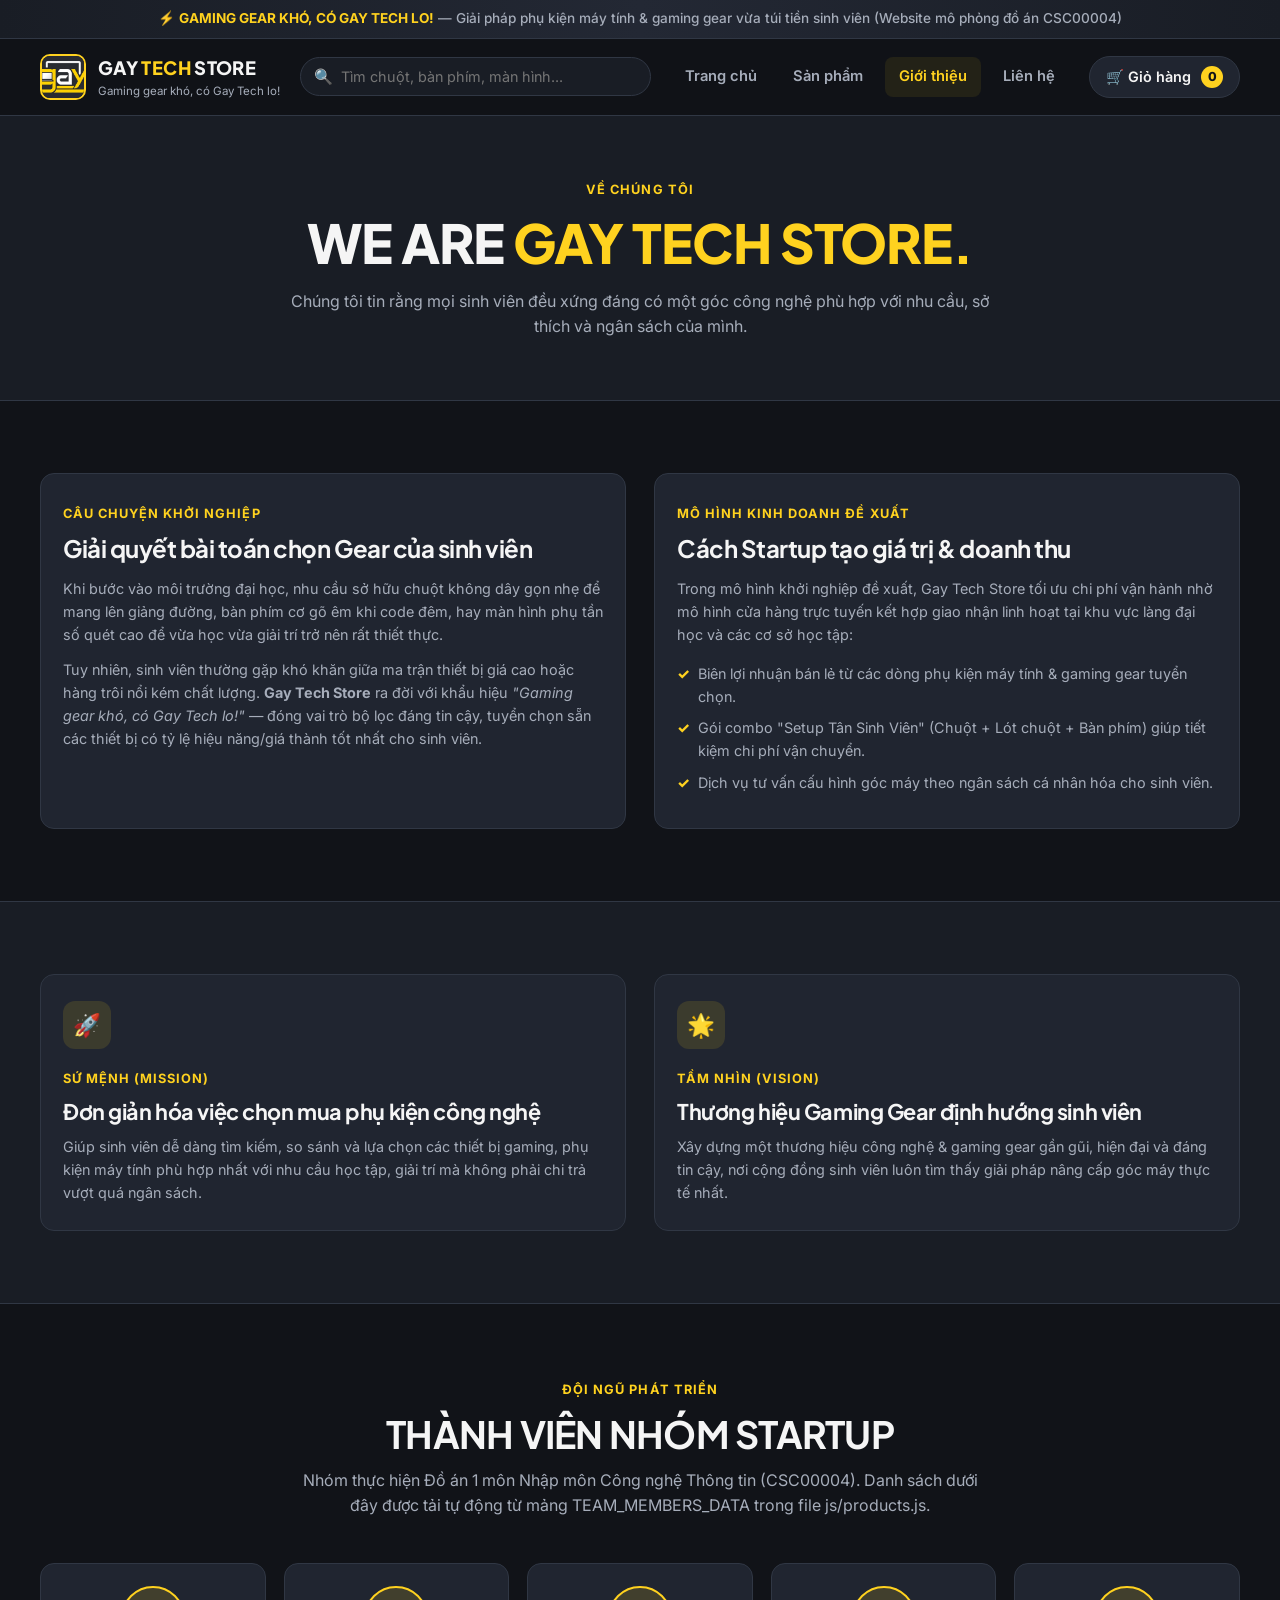
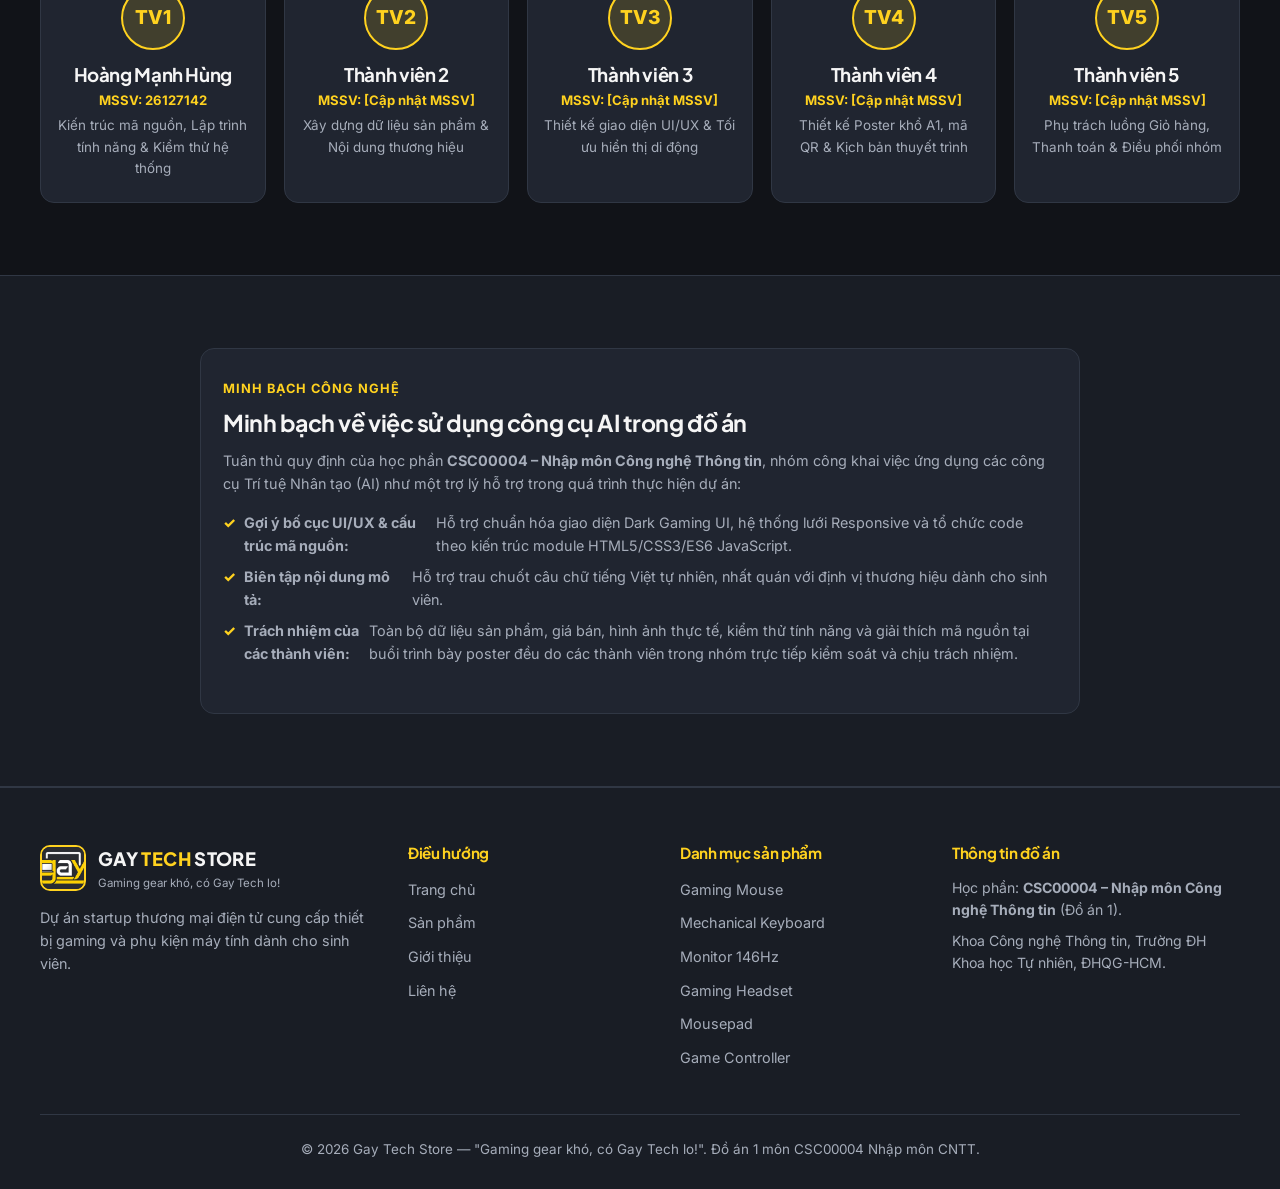
==== commit 7594d88f: "Add files via upload" ====
--- a/about.html
+++ b/about.html
@@ -6,16 +6,19 @@
   <title>Giới thiệu | Gay Tech Store</title>
   <meta name="description" content="Tìm hiểu câu chuyện khởi nghiệp, sứ mệnh, đội ngũ phát triển và định hướng của Gay Tech Store.">
   <link rel="stylesheet" href="css/style.css">
+  <link rel="stylesheet" href="css/responsive.css">
 </head>
 <body>
 
+  <!-- 1. THANH THÔNG BÁO ĐẦU TRANG -->
   <div class="announcement-bar">
     ⚡ <strong>GAMING GEAR KHÓ, CÓ GAY TECH LO!</strong> — Giải pháp phụ kiện máy tính &amp; gaming gear vừa túi tiền sinh viên (Website mô phỏng đồ án CSC00004)
   </div>
 
+  <!-- 2. HEADER DÙNG CHUNG -->
   <header class="site-header">
     <div class="container header-inner">
-      <a href="index.html" class="brand-logo">
+      <a href="index.html" class="brand-logo" aria-label="Trang chủ Gay Tech Store">
         <img src="img/logo.jpg" alt="Logo Gay Tech Store">
         <div class="brand-text-wrap">
           <span class="brand-name">GAY <span>TECH</span> STORE</span>
@@ -29,7 +32,7 @@
         <button type="button" id="headerSearchClear" class="clear-search-btn" aria-label="Xóa">✕</button>
       </div>
 
-      <nav class="main-nav" id="mainNav">
+      <nav class="main-nav" id="mainNav" aria-label="Điều hướng chính">
         <a href="index.html" class="nav-link">Trang chủ</a>
         <a href="index.html#catalog" class="nav-link">Sản phẩm</a>
         <a href="about.html" class="nav-link active">Giới thiệu</a>
@@ -37,17 +40,17 @@
       </nav>
 
       <div class="header-actions">
-        <button type="button" class="cart-trigger-btn js-open-cart">
+        <button type="button" class="cart-trigger-btn js-open-cart" aria-label="Mở giỏ hàng">
           <span>🛒 Giỏ hàng</span>
           <span class="cart-badge js-cart-count">0</span>
         </button>
-        <button type="button" class="mobile-menu-btn" id="mobileMenuBtn" aria-expanded="false">☰</button>
+        <button type="button" class="mobile-menu-btn" id="mobileMenuBtn" aria-expanded="false" aria-label="Mở menu">☰</button>
       </div>
     </div>
   </header>
 
   <main>
-    <!-- 10.1 About Hero -->
+    <!-- 3. BANNER GIỚI THIỆU (About Hero) -->
     <section class="page-hero">
       <div class="container">
         <span class="section-tag">VỀ CHÚNG TÔI</span>
@@ -58,7 +61,7 @@
       </div>
     </section>
 
-    <!-- 10.2 Startup Story & Business Model -->
+    <!-- 4. CÂU CHUYỆN KHỞI NGHIỆP & MÔ HÌNH DOANH THU (Phục vụ trực tiếp nội dung Poster A1) -->
     <section class="section">
       <div class="container two-col-grid">
         <div class="value-card">
@@ -87,7 +90,7 @@
       </div>
     </section>
 
-    <!-- 10.3 Mission & Vision -->
+    <!-- 5. SỨ MỆNH & TẦM NHÌN (Mission & Vision) -->
     <section class="section section-alt">
       <div class="container two-col-grid">
         <div class="value-card">
@@ -110,53 +113,23 @@
       </div>
     </section>
 
-    <!-- 10.4 Team Members -->
+    <!-- 6. THÀNH VIÊN NHÓM STARTUP (Team Members) -->
     <section class="section">
       <div class="container">
         <div class="section-header">
           <span class="section-tag">ĐỘI NGŨ PHÁT TRIỂN</span>
           <h2 class="section-title">THÀNH VIÊN NHÓM STARTUP</h2>
           <p class="section-subtitle">
-            Nhóm thực hiện Đồ án 1 môn Nhập môn Công nghệ Thông tin (CSC00004). Mọi thành viên đều nắm vững toàn bộ luồng hoạt động của dự án.
-          </p>
-        </div>
-
-        <div class="team-grid">
-          <div class="team-card">
-            <div class="team-avatar">TV1</div>
-            <h3>Kiều Gia Huy(LEADER) </h3>
-            <p style="color:var(--yellow-primary); font-size:0.82rem; font-weight:700; margin:4px 0;">MSSV: 26127170</p>
-            <p style="font-size:0.84rem; color:var(--text-secondary);">Lập trình giao diện, cấu trúc mã nguồn &amp; kiểm thử hệ thống</p>
-          </div>
-          <div class="team-card">
-            <div class="team-avatar">TV2</div>
-            <h3>Lê Trần Tấn Lộc</h3>
-            <p style="color:var(--yellow-primary); font-size:0.82rem; font-weight:700; margin:4px 0;">MSSV: 26127258</p>
-            <p style="font-size:0.84rem; color:var(--text-secondary);">Xây dựng nội dung sản phẩm &amp; hình ảnh thương hiệu</p>
-          </div>
-          <div class="team-card">
-            <div class="team-avatar">TV3</div>
-            <h3>Thành viên 3</h3>
-            <p style="color:var(--yellow-primary); font-size:0.82rem; font-weight:700; margin:4px 0;">MSSV: [Cập nhật MSSV]</p>
-            <p style="font-size:0.84rem; color:var(--text-secondary);">Thiết kế UI/UX, kiểm thử Responsive trên điện thoại</p>
-          </div>
-          <div class="team-card">
-            <div class="team-avatar">TV4</div>
-            <h3>Thành viên 4</h3>
-            <p style="color:var(--yellow-primary); font-size:0.82rem; font-weight:700; margin:4px 0;">MSSV: [Cập nhật MSSV]</p>
-            <p style="font-size:0.84rem; color:var(--text-secondary);">Thiết kế Poster A1, mã QR &amp; kịch bản thuyết trình</p>
-          </div>
-          <div class="team-card">
-            <div class="team-avatar">TV5</div>
-            <h3>Thành viên 5</h3>
-            <p style="color:var(--yellow-primary); font-size:0.82rem; font-weight:700; margin:4px 0;">MSSV: [Cập nhật MSSV]</p>
-            <p style="font-size:0.84rem; color:var(--text-secondary);">Kiểm thử luồng giỏ hàng, thanh toán &amp; điều phối nhóm</p>
-          </div>
-        </div>
-      </div>
-    </section>
-
-    <!-- 10.5 AI Usage Transparency -->
+            Nhóm thực hiện Đồ án 1 môn Nhập môn Công nghệ Thông tin (CSC00004). Danh sách dưới đây được tải tự động từ mảng TEAM_MEMBERS_DATA trong file js/products.js.
+          </p>
+        </div>
+
+        <!-- Khung này được js/app.js tự động vẽ từ mảng TEAM_MEMBERS_DATA trong js/products.js -->
+        <div class="team-grid" id="teamMembersGrid"></div>
+      </div>
+    </section>
+
+    <!-- 7. MINH BẠCH SỬ DỤNG CÔNG CỤ AI (AI Usage Transparency) -->
     <section class="section section-alt">
       <div class="container">
         <div class="value-card" style="max-width:880px; margin:0 auto;">
@@ -166,7 +139,7 @@
             Tuân thủ quy định của học phần <strong>CSC00004 – Nhập môn Công nghệ Thông tin</strong>, nhóm công khai việc ứng dụng các công cụ Trí tuệ Nhân tạo (AI) như một trợ lý hỗ trợ trong quá trình thực hiện dự án:
           </p>
           <ul class="modal-highlights">
-            <li><strong>Gợi ý bố cục UI/UX &amp; cấu trúc mã nguồn:</strong> Hỗ trợ chuẩn hóa giao diện Dark Gaming UI, hệ thống lưới Responsive và tổ chức code HTML5/CSS3/ES6 JavaScript sạch, dễ bảo trì.</li>
+            <li><strong>Gợi ý bố cục UI/UX &amp; cấu trúc mã nguồn:</strong> Hỗ trợ chuẩn hóa giao diện Dark Gaming UI, hệ thống lưới Responsive và tổ chức code theo kiến trúc module HTML5/CSS3/ES6 JavaScript.</li>
             <li><strong>Biên tập nội dung mô tả:</strong> Hỗ trợ trau chuốt câu chữ tiếng Việt tự nhiên, nhất quán với định vị thương hiệu dành cho sinh viên.</li>
             <li><strong>Trách nhiệm của các thành viên:</strong> Toàn bộ dữ liệu sản phẩm, giá bán, hình ảnh thực tế, kiểm thử tính năng và giải thích mã nguồn tại buổi trình bày poster đều do các thành viên trong nhóm trực tiếp kiểm soát và chịu trách nhiệm.</li>
           </ul>
@@ -175,105 +148,68 @@
     </section>
   </main>
 
+  <!-- 8. CHÂN TRANG (Footer) -->
   <footer class="site-footer">
     <div class="container">
+      <div class="footer-grid">
+        <div class="footer-col">
+          <a href="index.html" class="brand-logo" style="margin-bottom:14px;">
+            <img src="img/logo.jpg" alt="Logo Gay Tech Store">
+            <div class="brand-text-wrap">
+              <span class="brand-name">GAY <span>TECH</span> STORE</span>
+              <span class="brand-sub">Gaming gear khó, có Gay Tech lo!</span>
+            </div>
+          </a>
+          <p style="color:var(--text-secondary); font-size:0.9rem;">
+            Dự án startup thương mại điện tử cung cấp thiết bị gaming và phụ kiện máy tính dành cho sinh viên.
+          </p>
+        </div>
+
+        <div class="footer-col">
+          <h4>Điều hướng</h4>
+          <ul class="footer-links">
+            <li><a href="index.html">Trang chủ</a></li>
+            <li><a href="index.html#catalog">Sản phẩm</a></li>
+            <li><a href="about.html">Giới thiệu</a></li>
+            <li><a href="contact.html">Liên hệ</a></li>
+          </ul>
+        </div>
+
+        <div class="footer-col">
+          <h4>Danh mục sản phẩm</h4>
+          <ul class="footer-links">
+            <li><a href="index.html?category=Gaming%20Mouse#catalog">Gaming Mouse</a></li>
+            <li><a href="index.html?category=Mechanical%20Keyboard#catalog">Mechanical Keyboard</a></li>
+            <li><a href="index.html?category=Monitor#catalog">Monitor 146Hz</a></li>
+            <li><a href="index.html?category=Gaming%20Headset#catalog">Gaming Headset</a></li>
+            <li><a href="index.html?category=Mousepad#catalog">Mousepad</a></li>
+            <li><a href="index.html?category=Game%20Controller#catalog">Game Controller</a></li>
+          </ul>
+        </div>
+
+        <div class="footer-col">
+          <h4>Thông tin đồ án</h4>
+          <p style="color:var(--text-secondary); font-size:0.88rem; margin-bottom:8px;">
+            Học phần: <strong>CSC00004 – Nhập môn Công nghệ Thông tin</strong> (Đồ án 1).
+          </p>
+          <p style="color:var(--text-secondary); font-size:0.88rem;">
+            Khoa Công nghệ Thông tin, Trường ĐH Khoa học Tự nhiên, ĐHQG-HCM.
+          </p>
+        </div>
+      </div>
+
       <div class="footer-bottom">
         © 2026 Gay Tech Store — "Gaming gear khó, có Gay Tech lo!". Đồ án 1 môn CSC00004 Nhập môn CNTT.
       </div>
     </div>
   </footer>
 
-  <!-- Thành phần dùng chung Giỏ hàng & Thanh toán -->
-  <div class="overlay-backdrop" id="globalBackdrop"></div>
-  <aside class="cart-drawer" id="cartDrawer" aria-label="Giỏ hàng">
-    <div class="cart-drawer-header">
-      <h3>🛒 Giỏ hàng (<span id="cartTotalItemsText">0 sản phẩm</span>)</h3>
-      <button type="button" class="modal-close-btn" id="closeCartDrawerBtn" style="position:static;">✕</button>
-    </div>
-    <div class="cart-drawer-body" id="cartDrawerBody"></div>
-    <div class="cart-drawer-footer" id="cartDrawerFooter">
-      <div class="cart-summary-row"><span>Tạm tính:</span><strong id="cartSubtotalValue">0đ</strong></div>
-      <div class="cart-summary-row cart-summary-total"><span>Tổng cộng:</span><span id="cartTotalValue">0đ</span></div>
-      <div style="display:grid; gap:10px;">
-        <button type="button" class="btn btn-primary" id="proceedToCheckoutBtn">TIẾN HÀNH ĐẶT HÀNG</button>
-        <button type="button" class="btn btn-secondary btn-sm" id="continueShoppingBtn">Tiếp tục mua sắm</button>
-      </div>
-    </div>
-  </aside>
-
-  <!-- Modal Checkout -->
-  <div class="modal-container" id="checkoutModal" role="dialog" aria-modal="true">
-    <div class="modal-box checkout-modal-box">
-      <button type="button" class="modal-close-btn" id="closeCheckoutModalBtn">✕</button>
-      <div id="checkoutFormView">
-        <h2 style="margin-bottom:12px;">Thanh toán đơn hàng (Chế độ mô phỏng)</h2>
-        <div class="demo-alert">
-          ⚠️ Đây là website mô phỏng phục vụ đồ án học tập. Vui lòng chỉ sử dụng thông tin giả, không nhập thông tin cá nhân thật.
-          <div style="margin-top:8px;">
-            <button type="button" class="btn btn-secondary btn-sm" id="fillDemoDataBtn">⚡ Điền nhanh thông tin mẫu (Demo)</button>
-          </div>
-        </div>
-        <form id="checkoutForm" novalidate>
-          <div class="checkout-grid">
-            <div>
-              <div class="form-group">
-                <label for="custName">Tên người nhận (tên giả) *</label>
-                <input type="text" id="custName" class="form-control" placeholder="VD: Nguyễn Văn A (Khách thử)">
-                <div class="form-error">Vui lòng nhập tên người nhận giả lập.</div>
-              </div>
-              <div class="form-group">
-                <label for="custPhone">Số điện thoại (số giả 9–11 chữ số) *</label>
-                <input type="tel" id="custPhone" class="form-control" placeholder="VD: 0900123456">
-                <div class="form-error">Vui lòng nhập số điện thoại giả hợp lệ.</div>
-              </div>
-              <div class="form-group">
-                <label for="custAddress">Địa chỉ giao hàng mẫu *</label>
-                <input type="text" id="custAddress" class="form-control" placeholder="VD: Cơ sở Nguyễn Văn Cừ">
-                <div class="form-error">Vui lòng nhập địa chỉ giao hàng mẫu.</div>
-              </div>
-              <div class="form-group">
-                <label for="custNote">Ghi chú đơn hàng</label>
-                <textarea id="custNote" class="form-control" rows="2"></textarea>
-              </div>
-            </div>
-            <div>
-              <label class="payment-option selected">
-                <input type="radio" name="paymentMethod" value="Thanh toán khi nhận hàng (Demo)" checked>
-                <div><strong>Thanh toán khi nhận hàng (Demo)</strong></div>
-              </label>
-              <label class="payment-option">
-                <input type="radio" name="paymentMethod" value="Chuyển khoản ngân hàng (Mô phỏng)">
-                <div><strong>Chuyển khoản ngân hàng (Mô phỏng)</strong></div>
-              </label>
-              <label class="payment-option">
-                <input type="radio" name="paymentMethod" value="Ví điện tử (Demo)">
-                <div><strong>Ví điện tử (Demo)</strong></div>
-              </label>
-              <div id="paymentMethodDesc" style="font-size:0.82rem; color:var(--yellow-primary); margin:10px 0;">
-                Mô phỏng: Không thu tiền thật.
-              </div>
-              <div style="background:var(--bg-primary); border:1px solid var(--border-color); padding:14px; border-radius:var(--radius-sm); margin-bottom:14px;">
-                <div id="checkoutOrderItems"></div>
-                <div style="display:flex; justify-content:space-between; font-weight:800; color:var(--yellow-primary); margin-top:10px;">
-                  <span>Tổng cộng:</span><span id="checkoutFinalTotal">0đ</span>
-                </div>
-              </div>
-              <button type="submit" class="btn btn-primary" style="width:100%;">XÁC NHẬN ĐẶT HÀNG</button>
-            </div>
-          </div>
-        </form>
-      </div>
-      <div id="checkoutSuccessView" style="display:none; text-align:center;">
-        <h2 style="color:var(--success);">ĐẶT HÀNG THÀNH CÔNG!</h2>
-        <p>Cảm ơn bạn đã trải nghiệm Gay Tech Store.</p>
-        <div id="orderConfirmationDetails"></div>
-        <a href="index.html" class="btn btn-primary" style="margin-top:14px;">Quay về trang chủ</a>
-      </div>
-    </div>
-  </div>
-
   <button type="button" class="back-to-top" id="backToTopBtn" aria-label="Lên đầu trang">↑</button>
+
+  <!-- Nạp 4 module JS -->
   <script src="js/products.js"></script>
+  <script src="js/cart.js"></script>
+  <script src="js/checkout.js"></script>
   <script src="js/app.js"></script>
 </body>
-</html>
+</html>
--- a/css/style.css
+++ b/css/style.css
@@ -1,3 +1,8 @@
+/* =========================================================
+   MAIN STYLESHEET (css/style.css)
+   Hệ thống màu sắc Dark Gaming UI & Giao diện thành phần
+   ========================================================= */
+
 @import url('https://fonts.googleapis.com/css2?family=Inter:wght@400;500;600;700&family=Plus+Jakarta+Sans:wght@700;800&display=swap');
 
 :root {
@@ -85,7 +90,7 @@
   padding: 0 20px;
 }
 
-/* Announcement Bar */
+/* 1. Thanh thông báo (Announcement Bar) */
 .announcement-bar {
   background: linear-gradient(90deg, #191D25 0%, #232834 50%, #191D25 100%);
   border-bottom: 1px solid var(--border-color);
@@ -101,7 +106,7 @@
   font-weight: 700;
 }
 
-/* Header & Navigation */
+/* 2. Header & Thanh điều hướng */
 .site-header {
   position: sticky;
   top: 0;
@@ -156,7 +161,7 @@
   color: var(--text-secondary);
 }
 
-/* Header Search */
+/* Tìm kiếm trên Header */
 .header-search {
   flex: 1;
   max-width: 360px;
@@ -205,7 +210,7 @@
   display: block;
 }
 
-/* Nav Links */
+/* Liên kết Menu */
 .main-nav {
   display: flex;
   align-items: center;
@@ -227,7 +232,7 @@
   background: rgba(255, 210, 31, 0.08);
 }
 
-/* Header Actions */
+/* Cụm nút Giỏ hàng & Mobile Menu */
 .header-actions {
   display: flex;
   align-items: center;
@@ -278,7 +283,7 @@
   font-size: 1.25rem;
 }
 
-/* Buttons */
+/* 3. Hệ thống Nút bấm (Buttons) */
 .btn {
   display: inline-flex;
   align-items: center;
@@ -320,7 +325,7 @@
   font-size: 0.85rem;
 }
 
-/* Hero Section */
+/* 4. Khu vực Hero Trang chủ */
 .hero-section {
   position: relative;
   padding: 72px 0 80px;
@@ -400,7 +405,6 @@
   color: var(--text-secondary);
 }
 
-/* Hero Visual Showcase */
 .hero-visual {
   position: relative;
 }
@@ -423,12 +427,18 @@
   align-items: center;
   justify-content: center;
   margin-bottom: 18px;
+  cursor: pointer;
 }
 
 .hero-main-img-wrap img {
   max-height: 100%;
   max-width: 100%;
   object-fit: contain;
+  transition: transform var(--transition);
+}
+
+.hero-main-img-wrap:hover img {
+  transform: scale(1.04);
 }
 
 .hero-mini-grid {
@@ -469,7 +479,7 @@
   display: block;
 }
 
-/* Section Common */
+/* 5. Bố cục Section dùng chung */
 .section {
   padding: 72px 0;
 }
@@ -506,7 +516,7 @@
   font-size: 1rem;
 }
 
-/* Brand Values Grid */
+/* 6. Lưới Giá trị thương hiệu & Danh mục */
 .values-grid {
   display: grid;
   grid-template-columns: repeat(4, 1fr);
@@ -549,7 +559,6 @@
   color: var(--text-secondary);
 }
 
-/* Category Showcase */
 .category-grid {
   display: grid;
   grid-template-columns: repeat(6, 1fr);
@@ -604,7 +613,7 @@
   color: var(--text-secondary);
 }
 
-/* Catalog Controls (Search, Filter, Sort) */
+/* 7. Thanh công cụ Tìm kiếm, Lọc & Sắp xếp sản phẩm */
 .catalog-toolbar {
   background: var(--bg-card);
   border: 1px solid var(--border-color);
@@ -715,7 +724,7 @@
   color: #111318;
 }
 
-/* Product Grid & Cards */
+/* 8. Lưới Sản phẩm & Thẻ sản phẩm */
 .products-grid {
   display: grid;
   grid-template-columns: repeat(3, 1fr);
@@ -832,7 +841,6 @@
   gap: 10px;
 }
 
-/* Empty State */
 .empty-catalog-state {
   background: var(--bg-card);
   border: 1px dashed var(--border-color);
@@ -852,7 +860,7 @@
   margin-bottom: 20px;
 }
 
-/* Promo Banner */
+/* 9. Banner Quảng bá */
 .promo-banner {
   background: linear-gradient(135deg, #202530 0%, #151821 100%);
   border: 1px solid var(--yellow-primary);
@@ -875,7 +883,7 @@
   font-size: 1.02rem;
 }
 
-/* Modals & Cart Drawer Overlays */
+/* 10. Cửa sổ Modal & Ngăn kéo Giỏ hàng (Cart Drawer) */
 .overlay-backdrop {
   position: fixed;
   inset: 0;
@@ -892,7 +900,6 @@
   visibility: visible;
 }
 
-/* Product Detail Modal */
 .modal-container {
   position: fixed;
   inset: 0;
@@ -901,6 +908,8 @@
   align-items: center;
   justify-content: center;
   padding: 20px;
+  background: rgba(9, 11, 15, 0.75);
+  backdrop-filter: blur(4px);
   opacity: 0;
   visibility: hidden;
   transition: all var(--transition);
@@ -1015,7 +1024,7 @@
   font-weight: 700;
 }
 
-/* Slide-out Cart Drawer */
+/* Cart Drawer */
 .cart-drawer {
   position: fixed;
   top: 0;
@@ -1128,7 +1137,7 @@
   margin-bottom: 16px;
 }
 
-/* Checkout Modal */
+/* 11. Giao diện Thanh toán (Checkout) & Biểu mẫu */
 .checkout-modal-box {
   max-width: 980px;
 }
@@ -1210,7 +1219,7 @@
   background: rgba(255, 210, 31, 0.06);
 }
 
-/* About & Contact Pages */
+/* 12. Trang Giới thiệu & Liên hệ */
 .page-hero {
   padding: 60px 0;
   background: var(--bg-secondary);
@@ -1236,6 +1245,12 @@
   border-radius: var(--radius-md);
   padding: 22px 16px;
   text-align: center;
+  transition: all var(--transition);
+}
+
+.team-card:hover {
+  border-color: var(--yellow-primary);
+  transform: translateY(-4px);
 }
 
 .team-avatar {
@@ -1253,7 +1268,7 @@
   margin: 0 auto 14px;
 }
 
-/* Toast Notification */
+/* 13. Thông báo nổi (Toast) & Nút lên đầu trang */
 .toast-container {
   position: fixed;
   bottom: 24px;
@@ -1278,7 +1293,6 @@
   font-weight: 600;
 }
 
-/* Back to Top */
 .back-to-top {
   position: fixed;
   bottom: 24px;
@@ -1304,7 +1318,7 @@
   visibility: visible;
 }
 
-/* Footer */
+/* 14. Chân trang (Footer) */
 .site-footer {
   margin-top: auto;
   background: var(--bg-secondary);
@@ -1348,90 +1362,4 @@
   text-align: center;
   color: var(--text-secondary);
   font-size: 0.84rem;
-}
-
-/* Responsive Breakpoints */
-@media (max-width: 1199px) {
-  .category-grid {
-    grid-template-columns: repeat(3, 1fr);
-  }
-  .team-grid {
-    grid-template-columns: repeat(3, 1fr);
-  }
-}
-
-@media (max-width: 991px) {
-  .hero-grid,
-  .modal-detail-grid,
-  .checkout-grid,
-  .two-col-grid {
-    grid-template-columns: 1fr;
-  }
-  .values-grid,
-  .products-grid,
-  .footer-grid {
-    grid-template-columns: repeat(2, 1fr);
-  }
-  .header-search {
-    display: none;
-  }
-  .mobile-menu-btn {
-    display: inline-flex;
-  }
-  .main-nav {
-    position: fixed;
-    top: 76px;
-    left: 0;
-    right: 0;
-    background: var(--bg-secondary);
-    border-bottom: 1px solid var(--border-color);
-    flex-direction: column;
-    padding: 16px;
-    display: none;
-  }
-  .main-nav.open {
-    display: flex;
-  }
-  .nav-link {
-    width: 100%;
-    text-align: center;
-    padding: 12px;
-  }
-}
-
-@media (max-width: 767px) {
-  .values-grid,
-  .products-grid,
-  .footer-grid,
-  .team-grid {
-    grid-template-columns: 1fr;
-  }
-  .category-grid {
-    grid-template-columns: repeat(2, 1fr);
-  }
-  .promo-banner {
-    flex-direction: column;
-    text-align: center;
-    padding: 32px 20px;
-  }
-  .hero-highlights {
-    grid-template-columns: 1fr;
-  }
-}
-
-@media (max-width: 479px) {
-  .product-actions {
-    grid-template-columns: 1fr;
-  }
-  .brand-sub {
-    display: none;
-  }
-}
-
-@media (prefers-reduced-motion: reduce) {
-  *, *::before, *::after {
-    animation-duration: 0.01ms !important;
-    transition-duration: 0.01ms !important;
-    scroll-behavior: auto !important;
-  }
 }
--- a/css/responsive.css
+++ b/css/responsive.css
@@ -0,0 +1,115 @@
+/* =========================================================
+   RESPONSIVE STYLESHEET (css/responsive.css)
+   Tự động co giãn bố cục trên Laptop, Tablet và Smartphone
+   ========================================================= */
+
+/* Màn hình dưới 1200px (Laptop nhỏ) */
+@media (max-width: 1199px) {
+  .category-grid {
+    grid-template-columns: repeat(3, 1fr);
+  }
+  .team-grid {
+    grid-template-columns: repeat(3, 1fr);
+  }
+}
+
+/* Màn hình dưới 992px (Máy tính bảng - Tablet) */
+@media (max-width: 991px) {
+  .hero-grid,
+  .modal-detail-grid,
+  .checkout-grid,
+  .two-col-grid {
+    grid-template-columns: 1fr;
+  }
+  .values-grid,
+  .products-grid,
+  .footer-grid {
+    grid-template-columns: repeat(2, 1fr);
+  }
+  .header-search {
+    display: none;
+  }
+  .mobile-menu-btn {
+    display: inline-flex;
+  }
+  .main-nav {
+    position: fixed;
+    top: 76px;
+    left: 0;
+    right: 0;
+    background: var(--bg-secondary);
+    border-bottom: 1px solid var(--border-color);
+    flex-direction: column;
+    padding: 16px;
+    display: none;
+    box-shadow: var(--shadow-card);
+  }
+  .main-nav.open {
+    display: flex;
+  }
+  .nav-link {
+    width: 100%;
+    text-align: center;
+    padding: 12px;
+  }
+}
+
+/* Màn hình dưới 768px (Điện thoại - Smartphone) */
+@media (max-width: 767px) {
+  .section {
+    padding: 52px 0;
+  }
+  .hero-section {
+    padding: 44px 0 56px;
+  }
+  .values-grid,
+  .products-grid,
+  .footer-grid,
+  .team-grid {
+    grid-template-columns: 1fr;
+  }
+  .category-grid {
+    grid-template-columns: repeat(2, 1fr);
+  }
+  .promo-banner {
+    flex-direction: column;
+    text-align: center;
+    padding: 32px 20px;
+  }
+  .hero-highlights {
+    grid-template-columns: 1fr;
+  }
+  .modal-box {
+    padding: 20px 16px;
+  }
+  .modal-img-box {
+    height: 220px;
+  }
+}
+
+/* Màn hình điện thoại cỡ nhỏ dưới 480px (360px - 390px) */
+@media (max-width: 479px) {
+  .product-actions {
+    grid-template-columns: 1fr;
+  }
+  .brand-sub {
+    display: none;
+  }
+  .cart-trigger-btn span:first-child {
+    font-size: 0.82rem;
+  }
+  .toast-container {
+    left: 16px;
+    right: 16px;
+    bottom: 16px;
+  }
+}
+
+/* Tôn trọng cài đặt giảm chuyển động của thiết bị */
+@media (prefers-reduced-motion: reduce) {
+  *, *::before, *::after {
+    animation-duration: 0.01ms !important;
+    transition-duration: 0.01ms !important;
+    scroll-behavior: auto !important;
+  }
+}
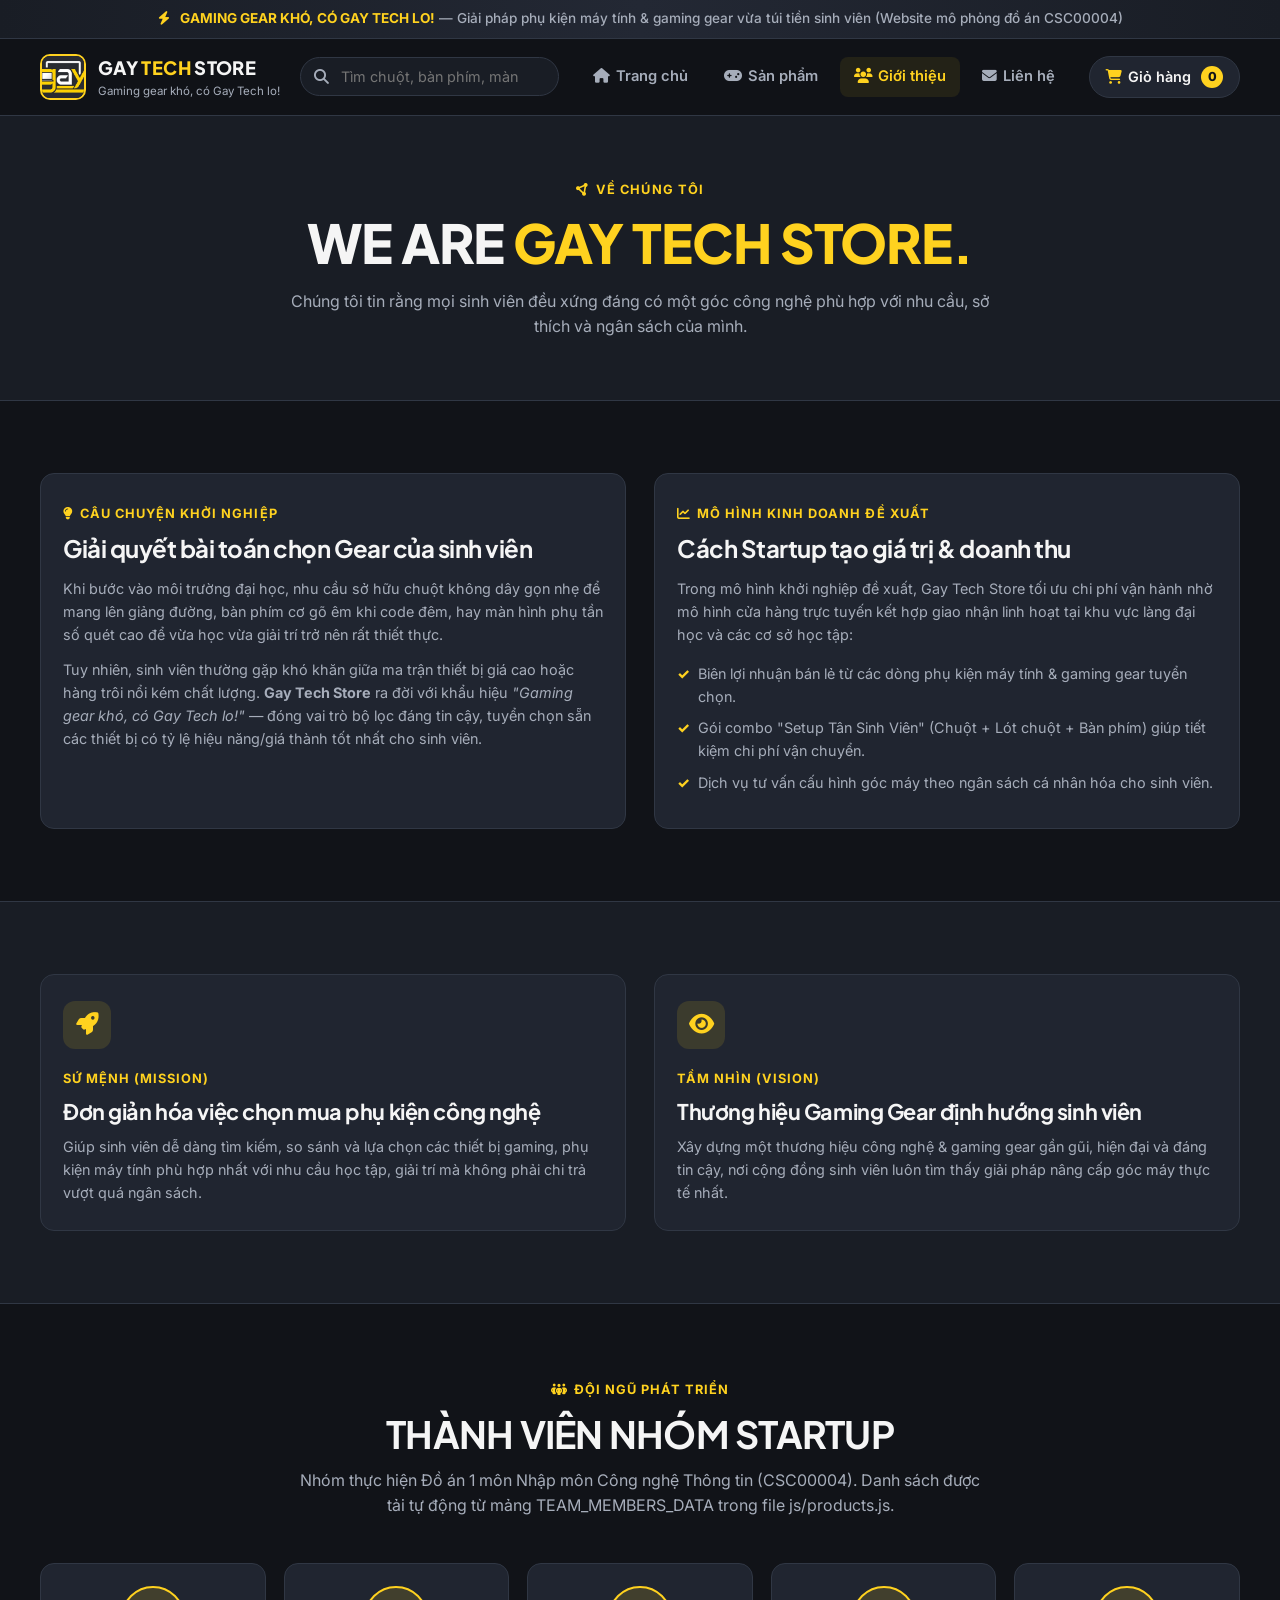
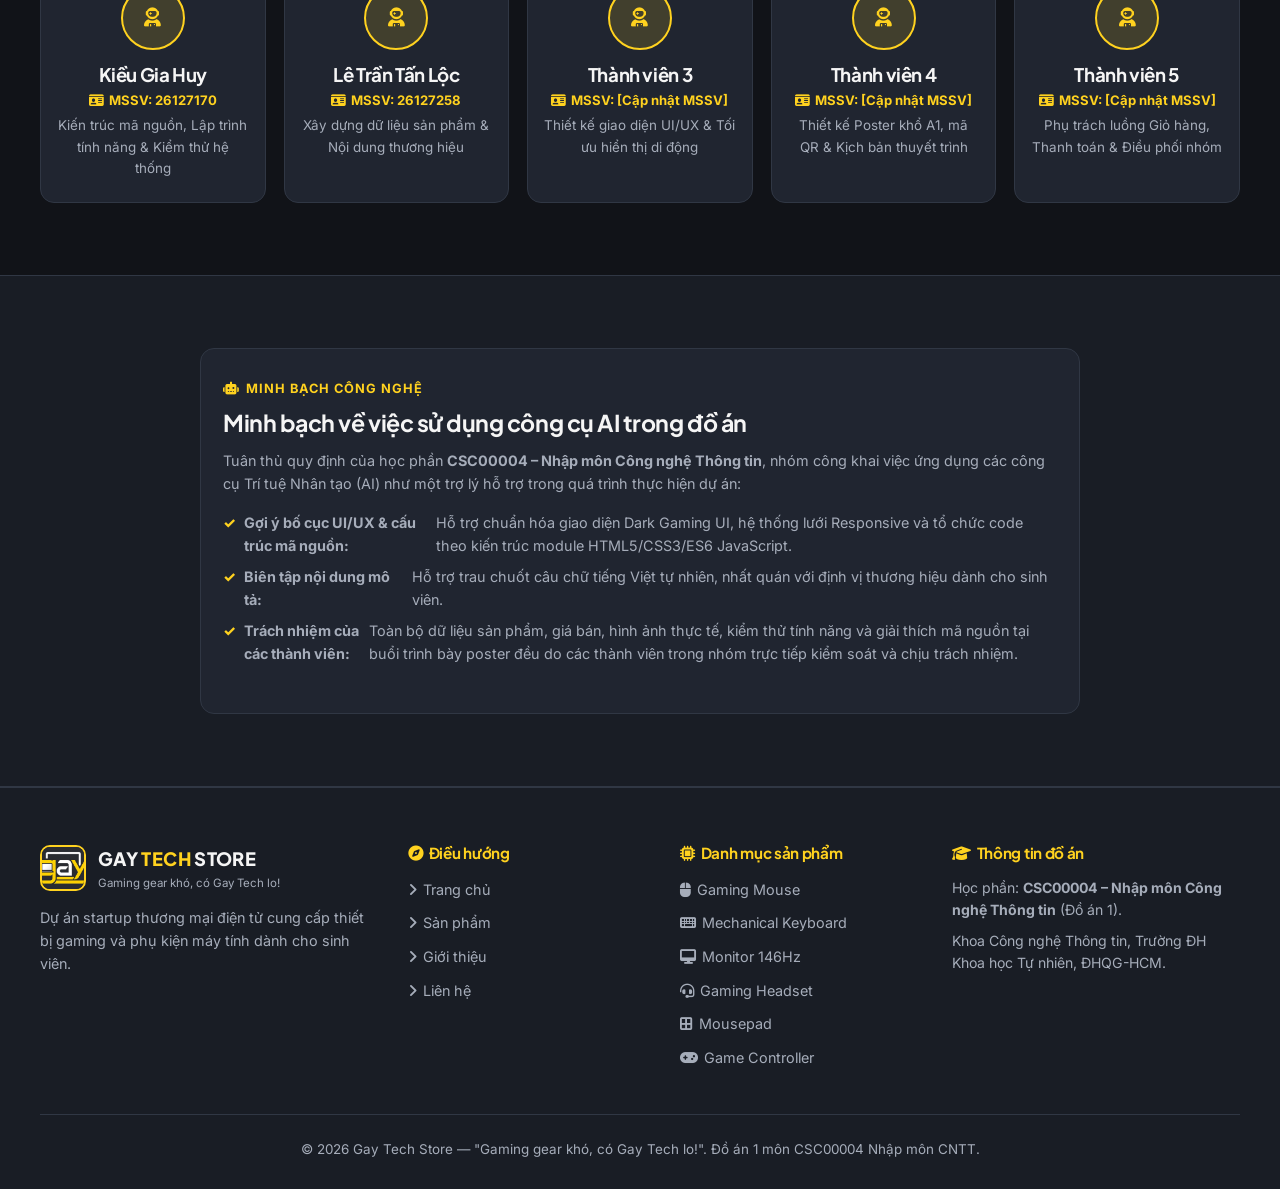
==== commit 49301f9b: "Add files via upload" ====
--- a/about.html
+++ b/about.html
@@ -5,17 +5,19 @@
   <meta name="viewport" content="width=device-width, initial-scale=1.0">
   <title>Giới thiệu | Gay Tech Store</title>
   <meta name="description" content="Tìm hiểu câu chuyện khởi nghiệp, sứ mệnh, đội ngũ phát triển và định hướng của Gay Tech Store.">
+  <link rel="icon" type="image/jpeg" href="img/logo.jpg">
+  <link rel="apple-touch-icon" href="img/logo.jpg">
+  <link rel="stylesheet" href="https://cdnjs.cloudflare.com/ajax/libs/font-awesome/6.5.1/css/all.min.css">
   <link rel="stylesheet" href="css/style.css">
   <link rel="stylesheet" href="css/responsive.css">
 </head>
 <body>
 
-  <!-- 1. THANH THÔNG BÁO ĐẦU TRANG -->
   <div class="announcement-bar">
-    ⚡ <strong>GAMING GEAR KHÓ, CÓ GAY TECH LO!</strong> — Giải pháp phụ kiện máy tính &amp; gaming gear vừa túi tiền sinh viên (Website mô phỏng đồ án CSC00004)
+    <i class="fa-solid fa-bolt" style="color:var(--yellow-primary); margin-right:6px;"></i>
+    <strong>GAMING GEAR KHÓ, CÓ GAY TECH LO!</strong> — Giải pháp phụ kiện máy tính &amp; gaming gear vừa túi tiền sinh viên (Website mô phỏng đồ án CSC00004)
   </div>
 
-  <!-- 2. HEADER DÙNG CHUNG -->
   <header class="site-header">
     <div class="container header-inner">
       <a href="index.html" class="brand-logo" aria-label="Trang chủ Gay Tech Store">
@@ -27,33 +29,36 @@
       </a>
 
       <div class="header-search">
-        <span class="search-icon">🔍</span>
+        <span class="search-icon"><i class="fa-solid fa-magnifying-glass"></i></span>
         <input type="text" id="headerSearchInput" placeholder="Tìm chuột, bàn phím, màn hình..." aria-label="Tìm kiếm sản phẩm">
-        <button type="button" id="headerSearchClear" class="clear-search-btn" aria-label="Xóa">✕</button>
+        <button type="button" id="headerSearchClear" class="clear-search-btn" aria-label="Xóa">
+          <i class="fa-solid fa-xmark"></i>
+        </button>
       </div>
 
       <nav class="main-nav" id="mainNav" aria-label="Điều hướng chính">
-        <a href="index.html" class="nav-link">Trang chủ</a>
-        <a href="index.html#catalog" class="nav-link">Sản phẩm</a>
-        <a href="about.html" class="nav-link active">Giới thiệu</a>
-        <a href="contact.html" class="nav-link">Liên hệ</a>
+        <a href="index.html" class="nav-link"><i class="fa-solid fa-house" style="margin-right:6px;"></i>Trang chủ</a>
+        <a href="index.html#catalog" class="nav-link"><i class="fa-solid fa-gamepad" style="margin-right:6px;"></i>Sản phẩm</a>
+        <a href="about.html" class="nav-link active"><i class="fa-solid fa-users" style="margin-right:6px;"></i>Giới thiệu</a>
+        <a href="contact.html" class="nav-link"><i class="fa-solid fa-envelope" style="margin-right:6px;"></i>Liên hệ</a>
       </nav>
 
       <div class="header-actions">
         <button type="button" class="cart-trigger-btn js-open-cart" aria-label="Mở giỏ hàng">
-          <span>🛒 Giỏ hàng</span>
+          <span><i class="fa-solid fa-cart-shopping" style="color:var(--yellow-primary); margin-right:6px;"></i>Giỏ hàng</span>
           <span class="cart-badge js-cart-count">0</span>
         </button>
-        <button type="button" class="mobile-menu-btn" id="mobileMenuBtn" aria-expanded="false" aria-label="Mở menu">☰</button>
+        <button type="button" class="mobile-menu-btn" id="mobileMenuBtn" aria-expanded="false" aria-label="Mở menu">
+          <i class="fa-solid fa-bars"></i>
+        </button>
       </div>
     </div>
   </header>
 
   <main>
-    <!-- 3. BANNER GIỚI THIỆU (About Hero) -->
     <section class="page-hero">
       <div class="container">
-        <span class="section-tag">VỀ CHÚNG TÔI</span>
+        <span class="section-tag"><i class="fa-solid fa-circle-nodes" style="margin-right:6px;"></i>VỀ CHÚNG TÔI</span>
         <h1 class="hero-title" style="margin-bottom:14px;">WE ARE <span style="color:var(--yellow-primary);">GAY TECH STORE.</span></h1>
         <p class="section-subtitle" style="max-width:720px; margin:0 auto;">
           Chúng tôi tin rằng mọi sinh viên đều xứng đáng có một góc công nghệ phù hợp với nhu cầu, sở thích và ngân sách của mình.
@@ -61,11 +66,10 @@
       </div>
     </section>
 
-    <!-- 4. CÂU CHUYỆN KHỞI NGHIỆP & MÔ HÌNH DOANH THU (Phục vụ trực tiếp nội dung Poster A1) -->
     <section class="section">
       <div class="container two-col-grid">
         <div class="value-card">
-          <span class="section-tag">CÂU CHUYỆN KHỞI NGHIỆP</span>
+          <span class="section-tag"><i class="fa-solid fa-lightbulb" style="margin-right:6px;"></i>CÂU CHUYỆN KHỞI NGHIỆP</span>
           <h2 style="font-size:1.5rem; margin-bottom:14px;">Giải quyết bài toán chọn Gear của sinh viên</h2>
           <p style="margin-bottom:12px;">
             Khi bước vào môi trường đại học, nhu cầu sở hữu chuột không dây gọn nhẹ để mang lên giảng đường, bàn phím cơ gõ êm khi code đêm, hay màn hình phụ tần số quét cao để vừa học vừa giải trí trở nên rất thiết thực.
@@ -76,7 +80,7 @@
         </div>
 
         <div class="value-card">
-          <span class="section-tag">MÔ HÌNH KINH DOANH ĐỀ XUẤT</span>
+          <span class="section-tag"><i class="fa-solid fa-chart-line" style="margin-right:6px;"></i>MÔ HÌNH KINH DOANH ĐỀ XUẤT</span>
           <h2 style="font-size:1.5rem; margin-bottom:14px;">Cách Startup tạo giá trị &amp; doanh thu</h2>
           <p style="margin-bottom:12px;">
             Trong mô hình khởi nghiệp đề xuất, Gay Tech Store tối ưu chi phí vận hành nhờ mô hình cửa hàng trực tuyến kết hợp giao nhận linh hoạt tại khu vực làng đại học và các cơ sở học tập:
@@ -90,11 +94,10 @@
       </div>
     </section>
 
-    <!-- 5. SỨ MỆNH & TẦM NHÌN (Mission & Vision) -->
     <section class="section section-alt">
       <div class="container two-col-grid">
         <div class="value-card">
-          <div class="value-icon">🚀</div>
+          <div class="value-icon"><i class="fa-solid fa-rocket"></i></div>
           <span class="section-tag">SỨ MỆNH (MISSION)</span>
           <h3 style="font-size:1.35rem; margin-bottom:10px;">Đơn giản hóa việc chọn mua phụ kiện công nghệ</h3>
           <p>
@@ -103,7 +106,7 @@
         </div>
 
         <div class="value-card">
-          <div class="value-icon">🌟</div>
+          <div class="value-icon"><i class="fa-solid fa-eye"></i></div>
           <span class="section-tag">TẦM NHÌN (VISION)</span>
           <h3 style="font-size:1.35rem; margin-bottom:10px;">Thương hiệu Gaming Gear định hướng sinh viên</h3>
           <p>
@@ -113,27 +116,24 @@
       </div>
     </section>
 
-    <!-- 6. THÀNH VIÊN NHÓM STARTUP (Team Members) -->
     <section class="section">
       <div class="container">
         <div class="section-header">
-          <span class="section-tag">ĐỘI NGŨ PHÁT TRIỂN</span>
+          <span class="section-tag"><i class="fa-solid fa-people-group" style="margin-right:6px;"></i>ĐỘI NGŨ PHÁT TRIỂN</span>
           <h2 class="section-title">THÀNH VIÊN NHÓM STARTUP</h2>
           <p class="section-subtitle">
-            Nhóm thực hiện Đồ án 1 môn Nhập môn Công nghệ Thông tin (CSC00004). Danh sách dưới đây được tải tự động từ mảng TEAM_MEMBERS_DATA trong file js/products.js.
-          </p>
-        </div>
-
-        <!-- Khung này được js/app.js tự động vẽ từ mảng TEAM_MEMBERS_DATA trong js/products.js -->
+            Nhóm thực hiện Đồ án 1 môn Nhập môn Công nghệ Thông tin (CSC00004). Danh sách được tải tự động từ mảng TEAM_MEMBERS_DATA trong file js/products.js.
+          </p>
+        </div>
+
         <div class="team-grid" id="teamMembersGrid"></div>
       </div>
     </section>
 
-    <!-- 7. MINH BẠCH SỬ DỤNG CÔNG CỤ AI (AI Usage Transparency) -->
     <section class="section section-alt">
       <div class="container">
         <div class="value-card" style="max-width:880px; margin:0 auto;">
-          <span class="section-tag">MINH BẠCH CÔNG NGHỆ</span>
+          <span class="section-tag"><i class="fa-solid fa-robot" style="margin-right:6px;"></i>MINH BẠCH CÔNG NGHỆ</span>
           <h2 style="font-size:1.45rem; margin-bottom:12px;">Minh bạch về việc sử dụng công cụ AI trong đồ án</h2>
           <p style="margin-bottom:12px;">
             Tuân thủ quy định của học phần <strong>CSC00004 – Nhập môn Công nghệ Thông tin</strong>, nhóm công khai việc ứng dụng các công cụ Trí tuệ Nhân tạo (AI) như một trợ lý hỗ trợ trong quá trình thực hiện dự án:
@@ -148,7 +148,6 @@
     </section>
   </main>
 
-  <!-- 8. CHÂN TRANG (Footer) -->
   <footer class="site-footer">
     <div class="container">
       <div class="footer-grid">
@@ -166,29 +165,29 @@
         </div>
 
         <div class="footer-col">
-          <h4>Điều hướng</h4>
+          <h4><i class="fa-solid fa-compass" style="margin-right:6px;"></i>Điều hướng</h4>
           <ul class="footer-links">
-            <li><a href="index.html">Trang chủ</a></li>
-            <li><a href="index.html#catalog">Sản phẩm</a></li>
-            <li><a href="about.html">Giới thiệu</a></li>
-            <li><a href="contact.html">Liên hệ</a></li>
-          </ul>
-        </div>
-
-        <div class="footer-col">
-          <h4>Danh mục sản phẩm</h4>
+            <li><a href="index.html"><i class="fa-solid fa-angle-right" style="margin-right:6px;"></i>Trang chủ</a></li>
+            <li><a href="index.html#catalog"><i class="fa-solid fa-angle-right" style="margin-right:6px;"></i>Sản phẩm</a></li>
+            <li><a href="about.html"><i class="fa-solid fa-angle-right" style="margin-right:6px;"></i>Giới thiệu</a></li>
+            <li><a href="contact.html"><i class="fa-solid fa-angle-right" style="margin-right:6px;"></i>Liên hệ</a></li>
+          </ul>
+        </div>
+
+        <div class="footer-col">
+          <h4><i class="fa-solid fa-microchip" style="margin-right:6px;"></i>Danh mục sản phẩm</h4>
           <ul class="footer-links">
-            <li><a href="index.html?category=Gaming%20Mouse#catalog">Gaming Mouse</a></li>
-            <li><a href="index.html?category=Mechanical%20Keyboard#catalog">Mechanical Keyboard</a></li>
-            <li><a href="index.html?category=Monitor#catalog">Monitor 146Hz</a></li>
-            <li><a href="index.html?category=Gaming%20Headset#catalog">Gaming Headset</a></li>
-            <li><a href="index.html?category=Mousepad#catalog">Mousepad</a></li>
-            <li><a href="index.html?category=Game%20Controller#catalog">Game Controller</a></li>
-          </ul>
-        </div>
-
-        <div class="footer-col">
-          <h4>Thông tin đồ án</h4>
+            <li><a href="index.html?category=Gaming%20Mouse#catalog"><i class="fa-solid fa-computer-mouse" style="margin-right:6px;"></i>Gaming Mouse</a></li>
+            <li><a href="index.html?category=Mechanical%20Keyboard#catalog"><i class="fa-solid fa-keyboard" style="margin-right:6px;"></i>Mechanical Keyboard</a></li>
+            <li><a href="index.html?category=Monitor#catalog"><i class="fa-solid fa-desktop" style="margin-right:6px;"></i>Monitor 146Hz</a></li>
+            <li><a href="index.html?category=Gaming%20Headset#catalog"><i class="fa-solid fa-headset" style="margin-right:6px;"></i>Gaming Headset</a></li>
+            <li><a href="index.html?category=Mousepad#catalog"><i class="fa-solid fa-border-all" style="margin-right:6px;"></i>Mousepad</a></li>
+            <li><a href="index.html?category=Game%20Controller#catalog"><i class="fa-solid fa-gamepad" style="margin-right:6px;"></i>Game Controller</a></li>
+          </ul>
+        </div>
+
+        <div class="footer-col">
+          <h4><i class="fa-solid fa-graduation-cap" style="margin-right:6px;"></i>Thông tin đồ án</h4>
           <p style="color:var(--text-secondary); font-size:0.88rem; margin-bottom:8px;">
             Học phần: <strong>CSC00004 – Nhập môn Công nghệ Thông tin</strong> (Đồ án 1).
           </p>
@@ -204,9 +203,10 @@
     </div>
   </footer>
 
-  <button type="button" class="back-to-top" id="backToTopBtn" aria-label="Lên đầu trang">↑</button>
-
-  <!-- Nạp 4 module JS -->
+  <button type="button" class="back-to-top" id="backToTopBtn" aria-label="Lên đầu trang">
+    <i class="fa-solid fa-arrow-up"></i>
+  </button>
+
   <script src="js/products.js"></script>
   <script src="js/cart.js"></script>
   <script src="js/checkout.js"></script>
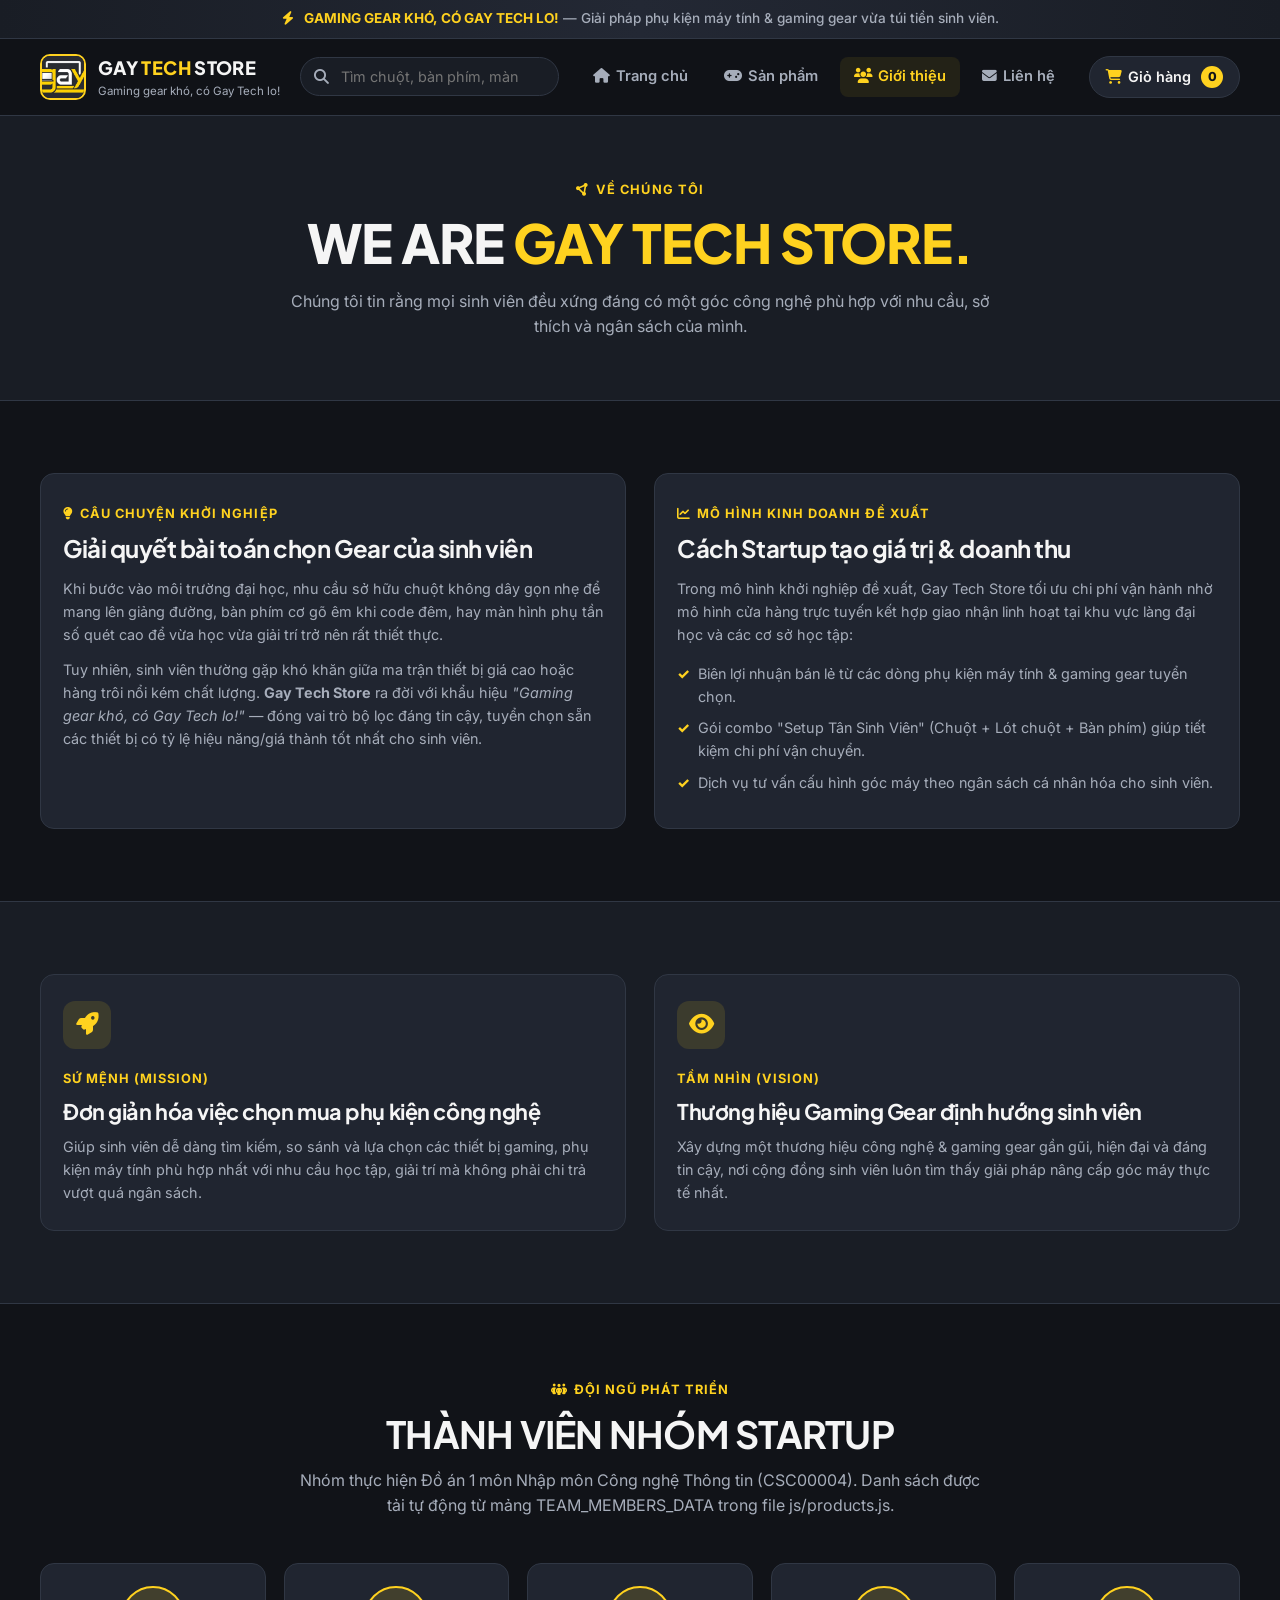
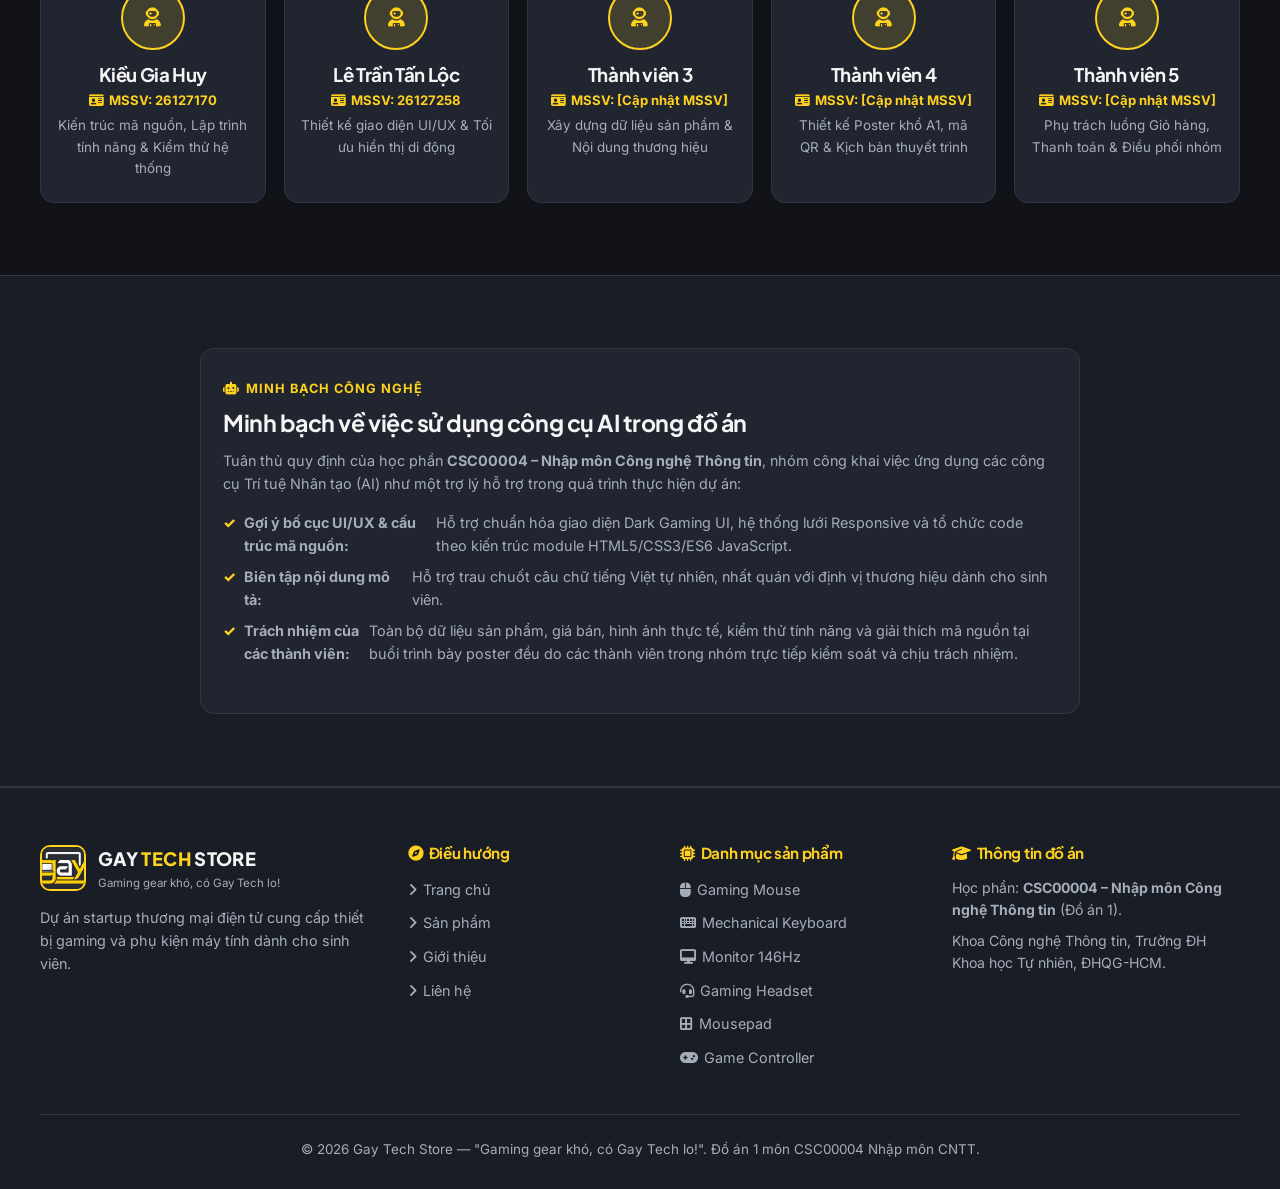
==== commit 55118676: "Add files via upload" ====
--- a/about.html
+++ b/about.html
@@ -15,7 +15,7 @@
 
   <div class="announcement-bar">
     <i class="fa-solid fa-bolt" style="color:var(--yellow-primary); margin-right:6px;"></i>
-    <strong>GAMING GEAR KHÓ, CÓ GAY TECH LO!</strong> — Giải pháp phụ kiện máy tính &amp; gaming gear vừa túi tiền sinh viên (Website mô phỏng đồ án CSC00004)
+    <strong>GAMING GEAR KHÓ, CÓ GAY TECH LO!</strong> — Giải pháp phụ kiện máy tính &amp; gaming gear vừa túi tiền sinh viên.
   </div>
 
   <header class="site-header">
@@ -164,7 +164,7 @@
           </p>
         </div>
 
-        <div class="footer-col">
+        <div class="footer-col">  
           <h4><i class="fa-solid fa-compass" style="margin-right:6px;"></i>Điều hướng</h4>
           <ul class="footer-links">
             <li><a href="index.html"><i class="fa-solid fa-angle-right" style="margin-right:6px;"></i>Trang chủ</a></li>
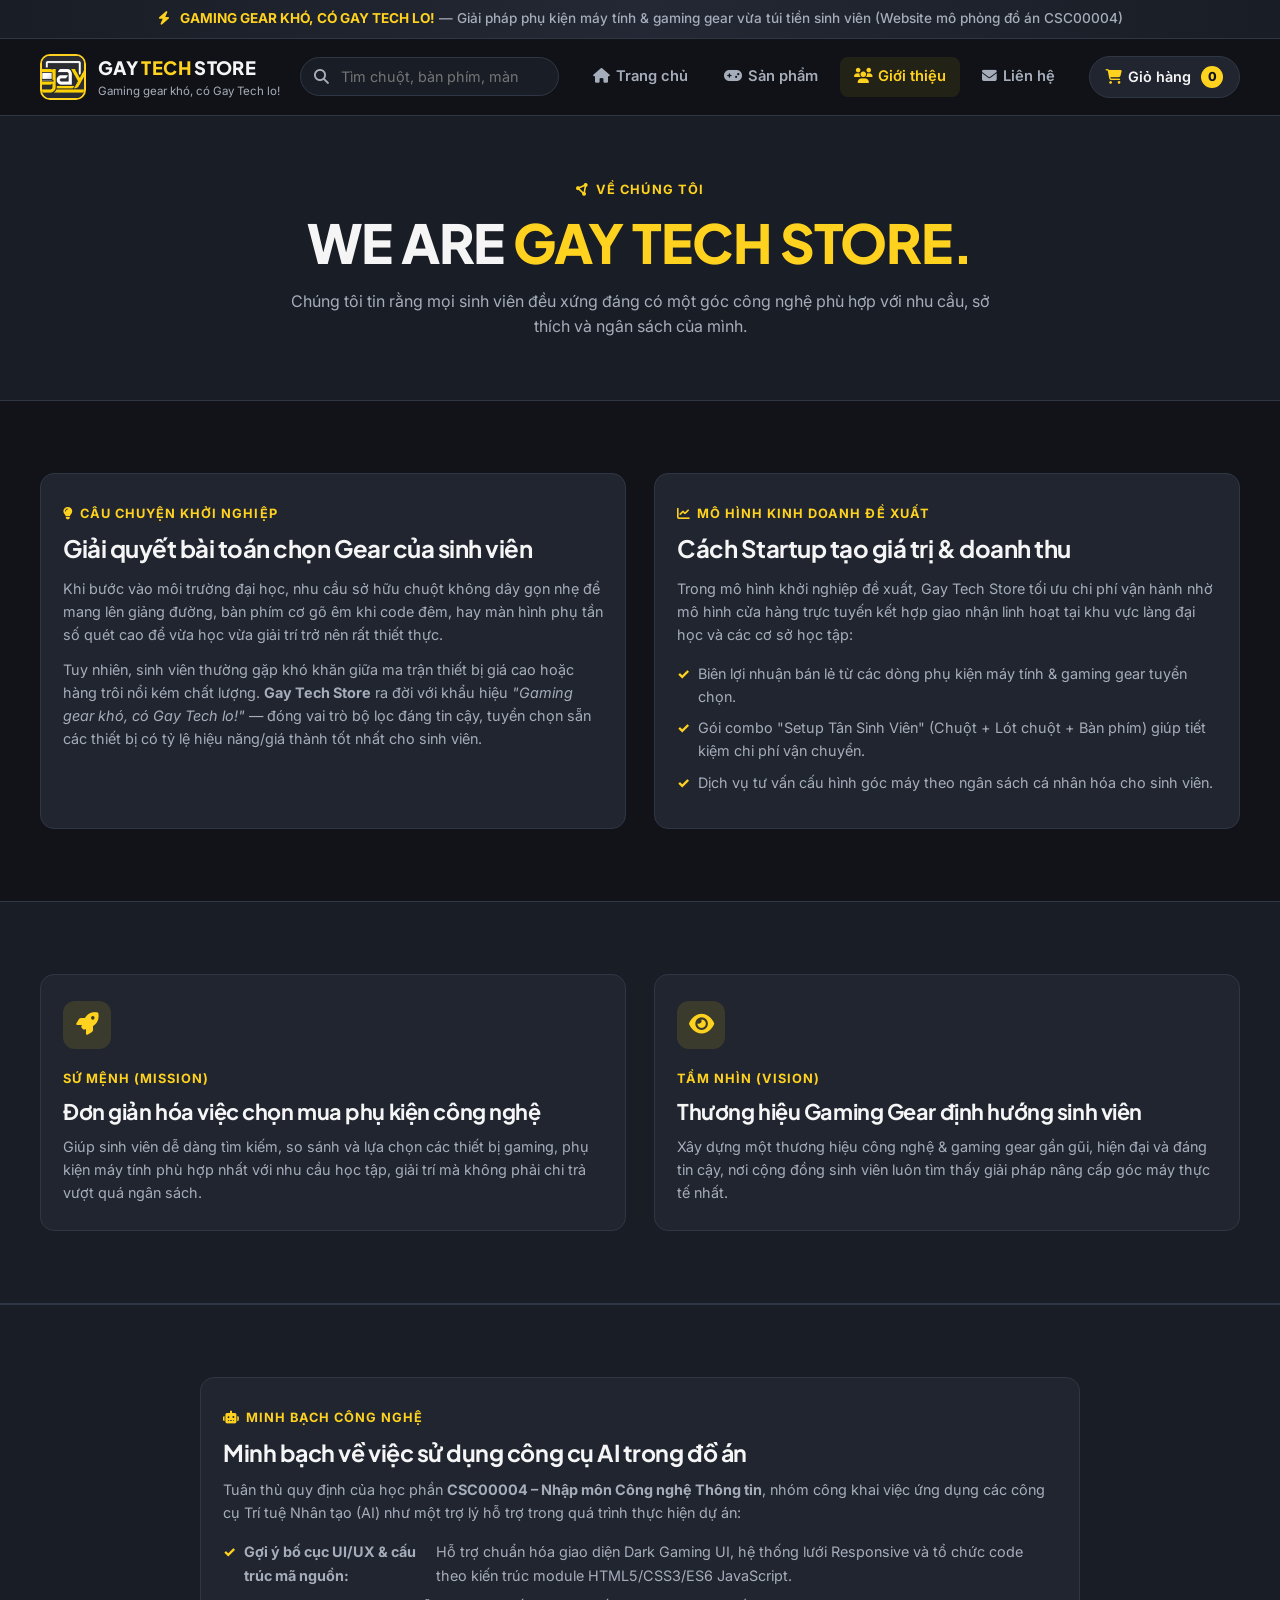
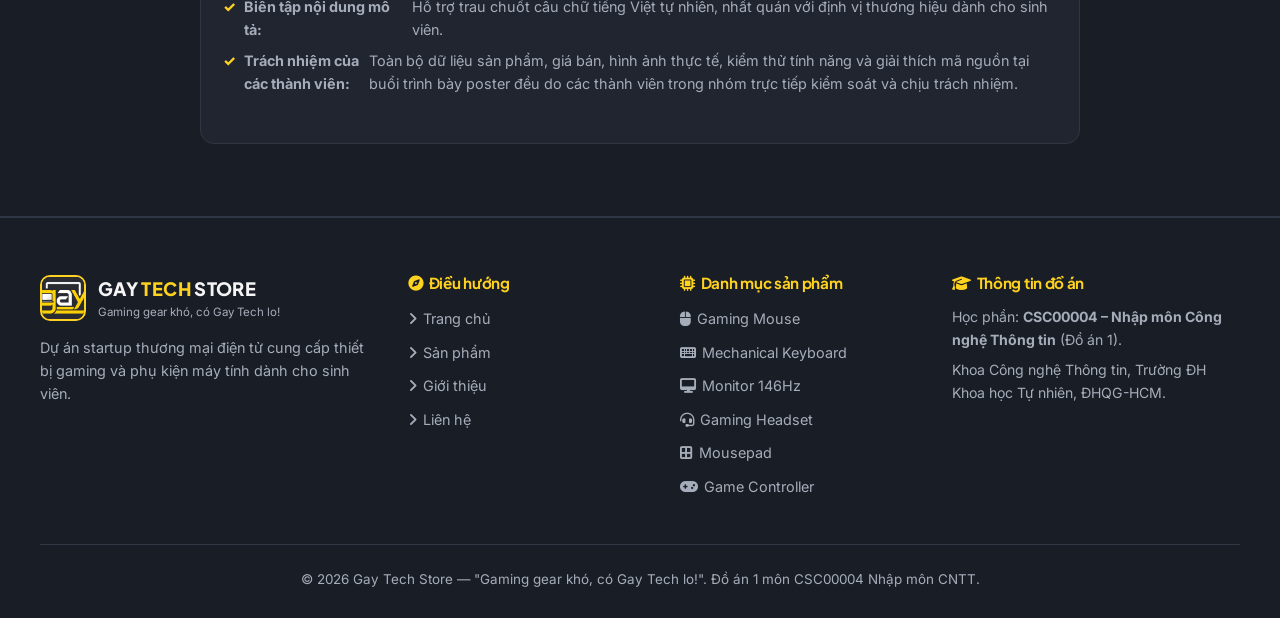
==== commit 2c7a20c4: "add members detail, change group introduction from about.html to index.html" ====
--- a/about.html
+++ b/about.html
@@ -15,7 +15,7 @@
 
   <div class="announcement-bar">
     <i class="fa-solid fa-bolt" style="color:var(--yellow-primary); margin-right:6px;"></i>
-    <strong>GAMING GEAR KHÓ, CÓ GAY TECH LO!</strong> — Giải pháp phụ kiện máy tính &amp; gaming gear vừa túi tiền sinh viên.
+    <strong>GAMING GEAR KHÓ, CÓ GAY TECH LO!</strong> — Giải pháp phụ kiện máy tính &amp; gaming gear vừa túi tiền sinh viên (Website mô phỏng đồ án CSC00004)
   </div>
 
   <header class="site-header">
@@ -113,20 +113,6 @@
             Xây dựng một thương hiệu công nghệ &amp; gaming gear gần gũi, hiện đại và đáng tin cậy, nơi cộng đồng sinh viên luôn tìm thấy giải pháp nâng cấp góc máy thực tế nhất.
           </p>
         </div>
-      </div>
-    </section>
-
-    <section class="section">
-      <div class="container">
-        <div class="section-header">
-          <span class="section-tag"><i class="fa-solid fa-people-group" style="margin-right:6px;"></i>ĐỘI NGŨ PHÁT TRIỂN</span>
-          <h2 class="section-title">THÀNH VIÊN NHÓM STARTUP</h2>
-          <p class="section-subtitle">
-            Nhóm thực hiện Đồ án 1 môn Nhập môn Công nghệ Thông tin (CSC00004). Danh sách được tải tự động từ mảng TEAM_MEMBERS_DATA trong file js/products.js.
-          </p>
-        </div>
-
-        <div class="team-grid" id="teamMembersGrid"></div>
       </div>
     </section>
 
@@ -164,7 +150,7 @@
           </p>
         </div>
 
-        <div class="footer-col">  
+        <div class="footer-col">
           <h4><i class="fa-solid fa-compass" style="margin-right:6px;"></i>Điều hướng</h4>
           <ul class="footer-links">
             <li><a href="index.html"><i class="fa-solid fa-angle-right" style="margin-right:6px;"></i>Trang chủ</a></li>
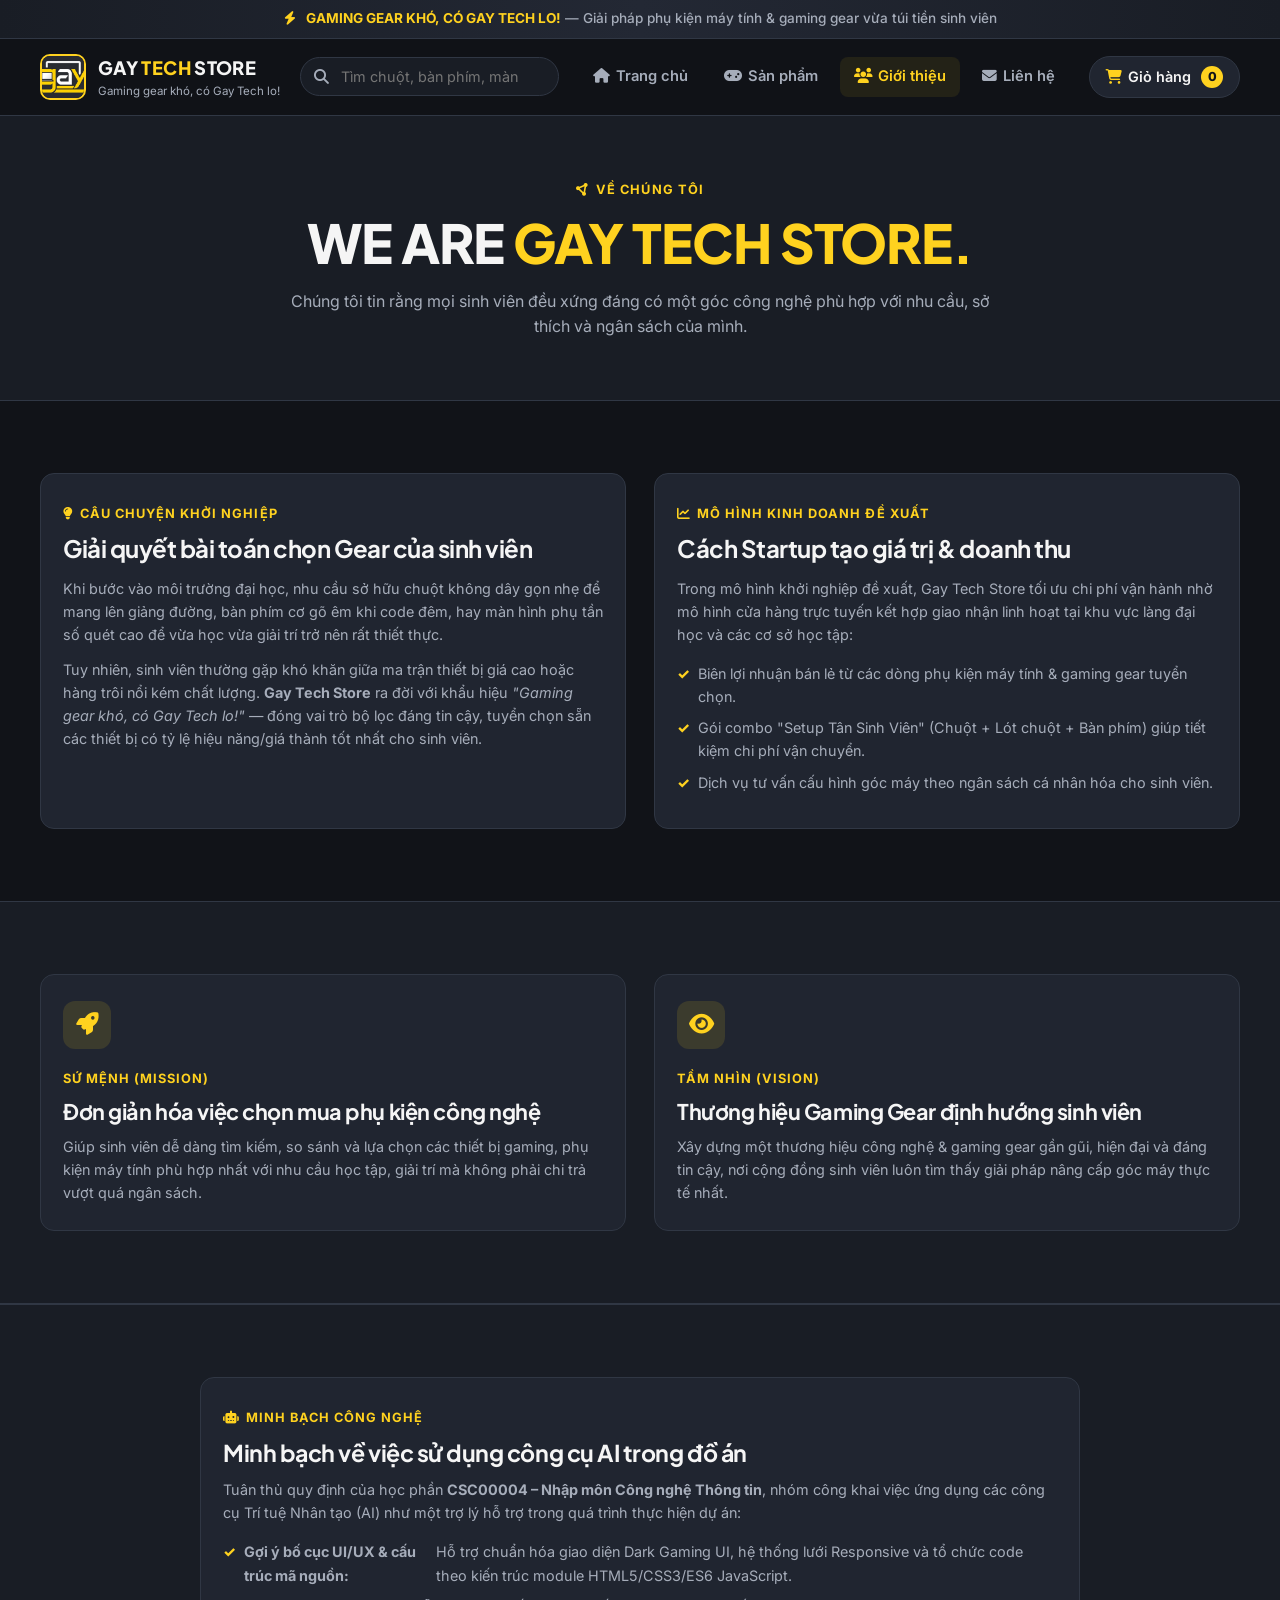
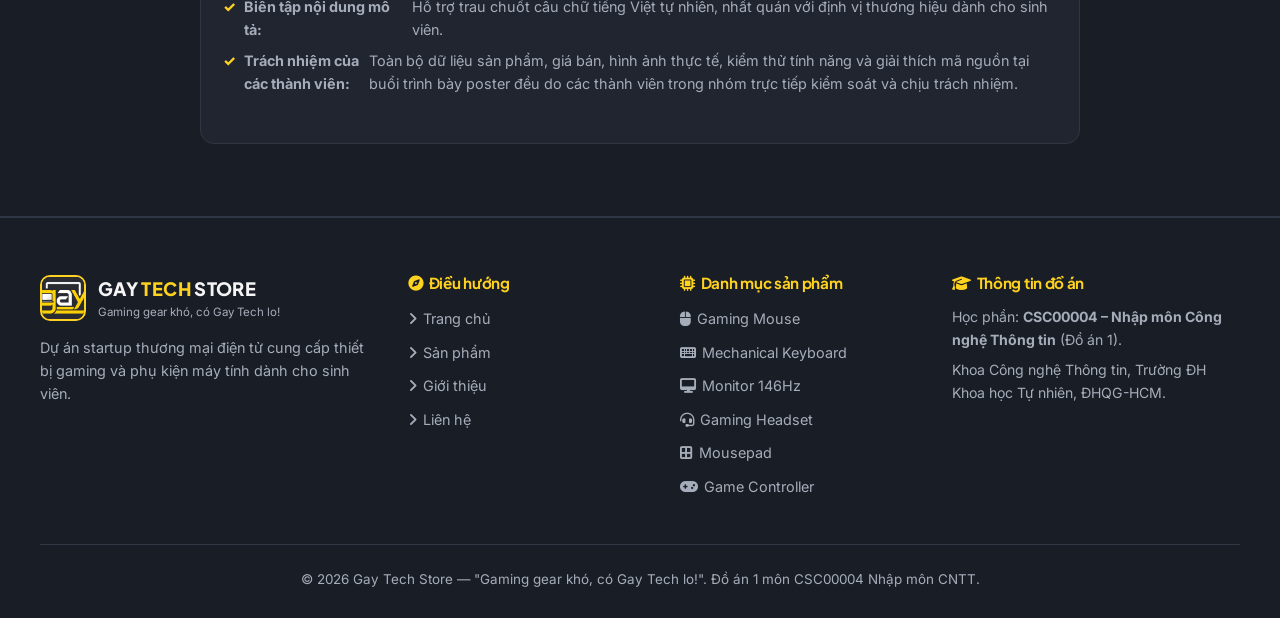
==== commit 75735167: "remove AI guide, complete contact page" ====
--- a/about.html
+++ b/about.html
@@ -15,7 +15,7 @@
 
   <div class="announcement-bar">
     <i class="fa-solid fa-bolt" style="color:var(--yellow-primary); margin-right:6px;"></i>
-    <strong>GAMING GEAR KHÓ, CÓ GAY TECH LO!</strong> — Giải pháp phụ kiện máy tính &amp; gaming gear vừa túi tiền sinh viên (Website mô phỏng đồ án CSC00004)
+    <strong>GAMING GEAR KHÓ, CÓ GAY TECH LO!</strong> — Giải pháp phụ kiện máy tính &amp; gaming gear vừa túi tiền sinh viên 
   </div>
 
   <header class="site-header">
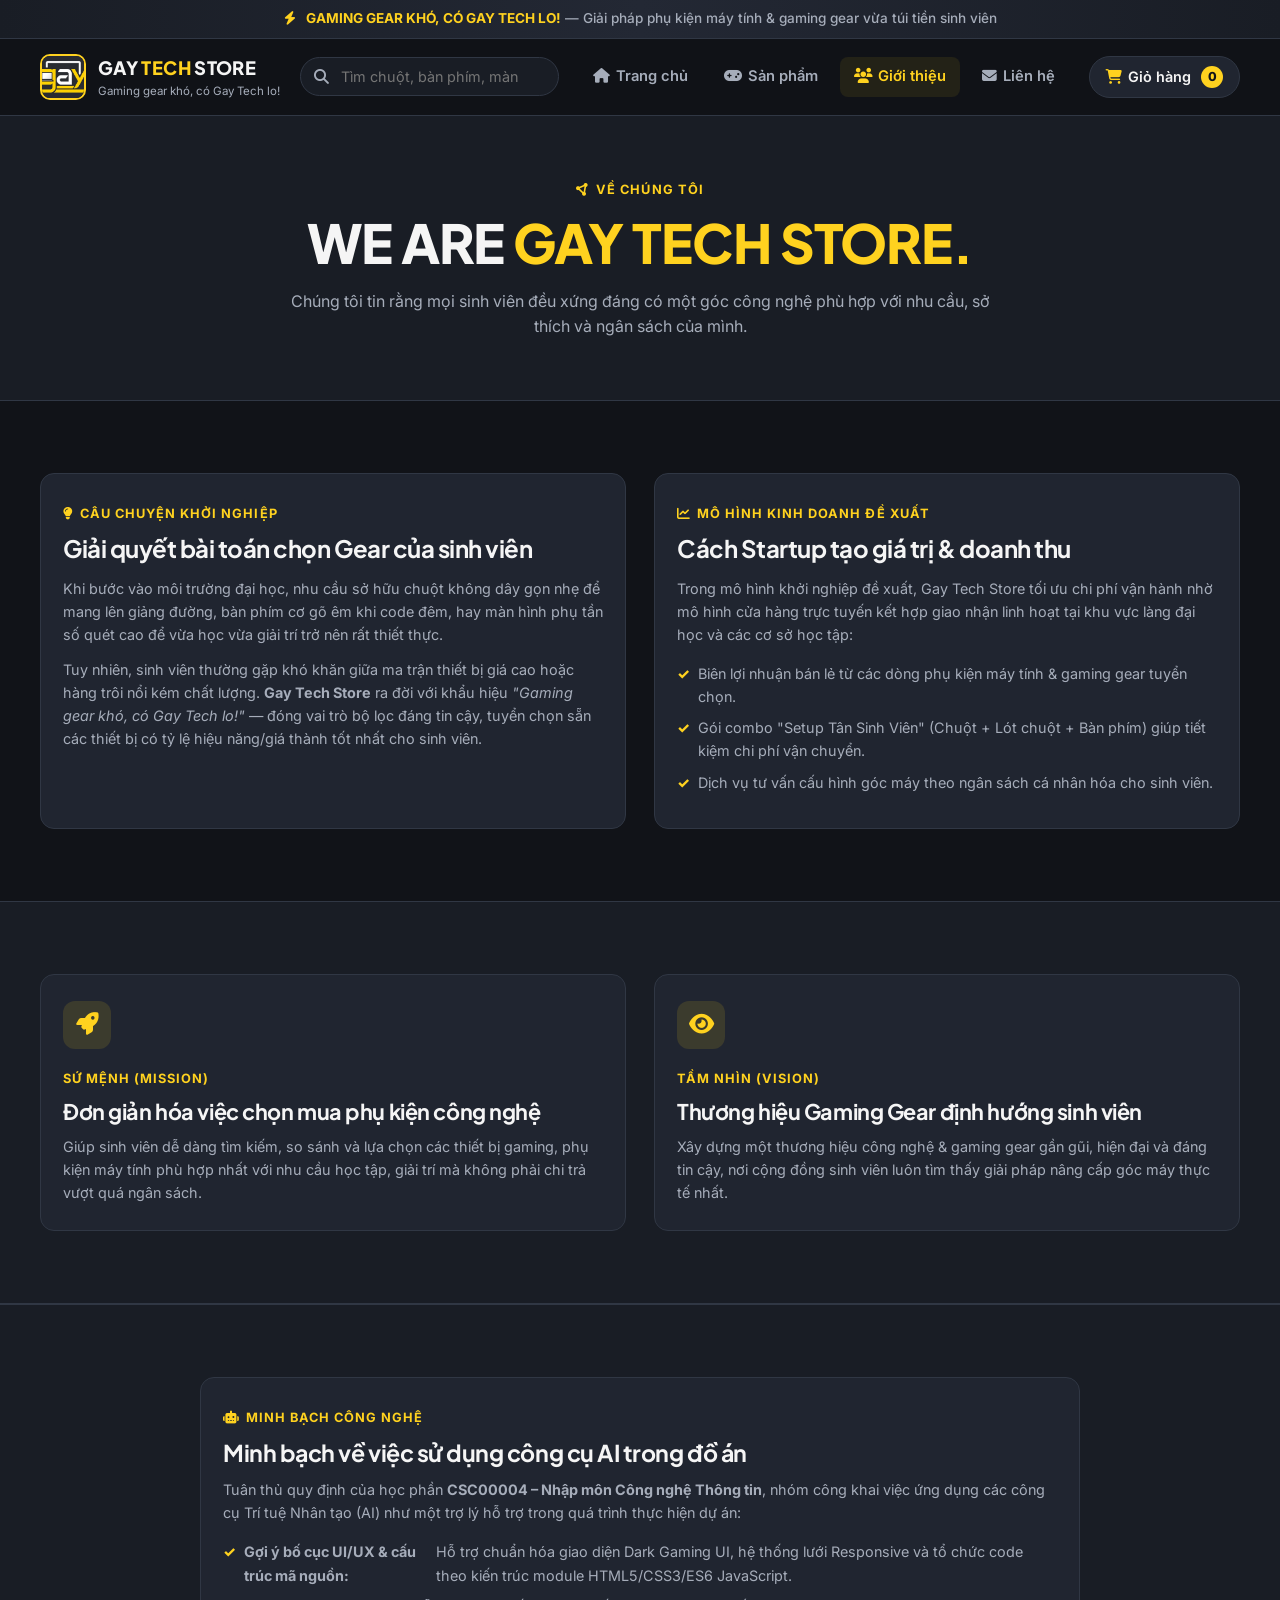
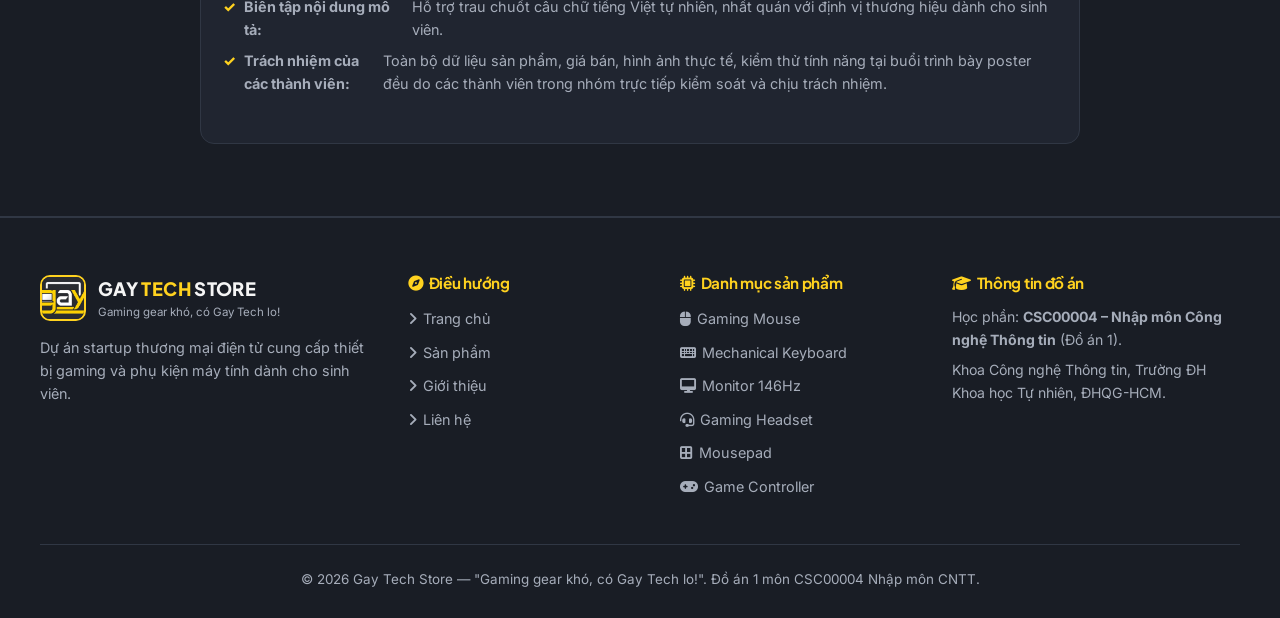
==== commit 5b9584c4: "change about.html content" ====
--- a/about.html
+++ b/about.html
@@ -127,7 +127,7 @@
           <ul class="modal-highlights">
             <li><strong>Gợi ý bố cục UI/UX &amp; cấu trúc mã nguồn:</strong> Hỗ trợ chuẩn hóa giao diện Dark Gaming UI, hệ thống lưới Responsive và tổ chức code theo kiến trúc module HTML5/CSS3/ES6 JavaScript.</li>
             <li><strong>Biên tập nội dung mô tả:</strong> Hỗ trợ trau chuốt câu chữ tiếng Việt tự nhiên, nhất quán với định vị thương hiệu dành cho sinh viên.</li>
-            <li><strong>Trách nhiệm của các thành viên:</strong> Toàn bộ dữ liệu sản phẩm, giá bán, hình ảnh thực tế, kiểm thử tính năng và giải thích mã nguồn tại buổi trình bày poster đều do các thành viên trong nhóm trực tiếp kiểm soát và chịu trách nhiệm.</li>
+            <li><strong>Trách nhiệm của các thành viên:</strong> Toàn bộ dữ liệu sản phẩm, giá bán, hình ảnh thực tế, kiểm thử tính năng tại buổi trình bày poster đều do các thành viên trong nhóm trực tiếp kiểm soát và chịu trách nhiệm.</li>
           </ul>
         </div>
       </div>
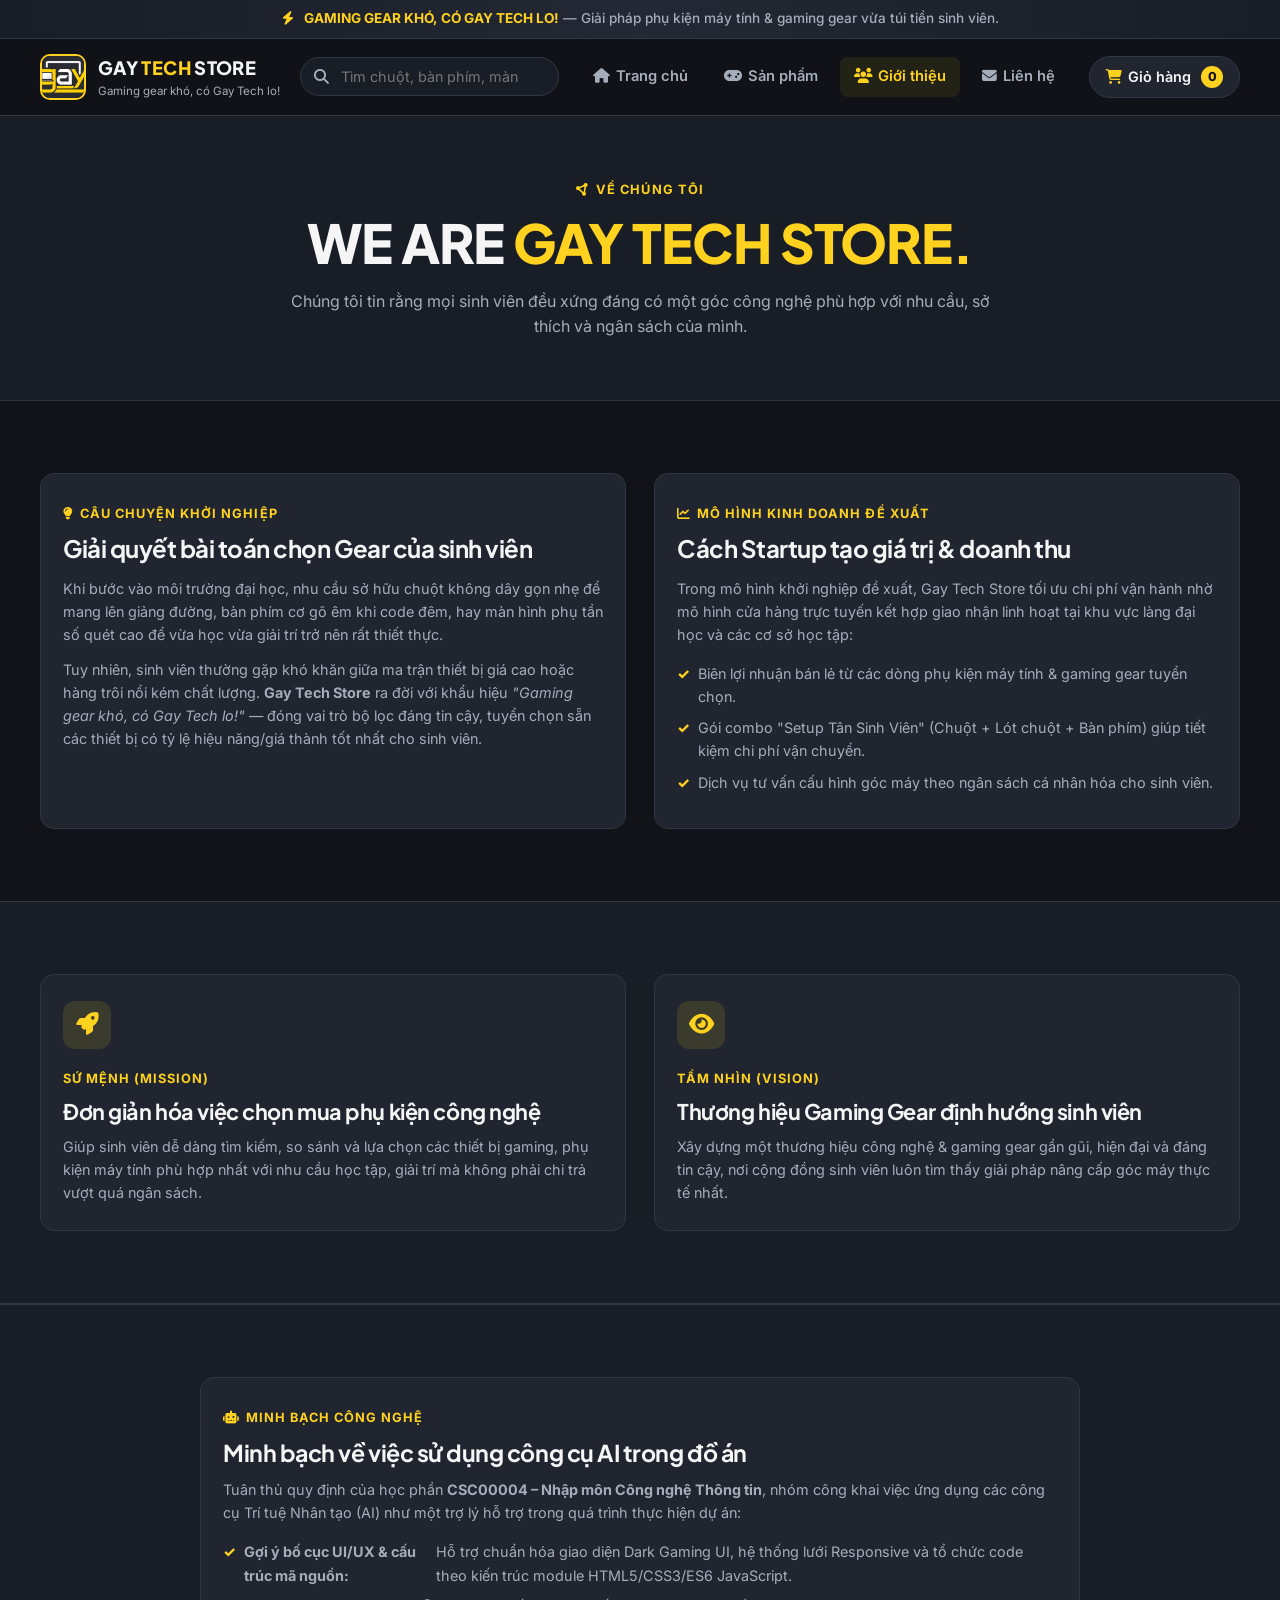
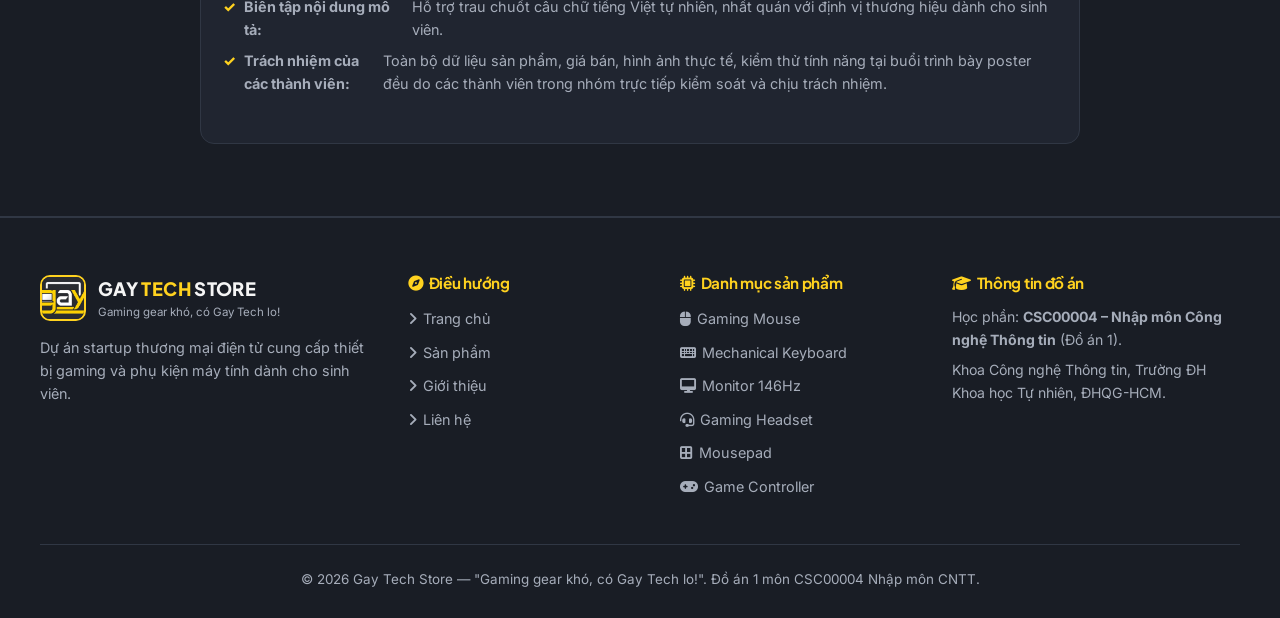
==== commit e926ada9: "merge local and github" ====
--- a/about.html
+++ b/about.html
@@ -15,7 +15,7 @@
 
   <div class="announcement-bar">
     <i class="fa-solid fa-bolt" style="color:var(--yellow-primary); margin-right:6px;"></i>
-    <strong>GAMING GEAR KHÓ, CÓ GAY TECH LO!</strong> — Giải pháp phụ kiện máy tính &amp; gaming gear vừa túi tiền sinh viên 
+    <strong>GAMING GEAR KHÓ, CÓ GAY TECH LO!</strong> — Giải pháp phụ kiện máy tính &amp; gaming gear vừa túi tiền sinh viên.
   </div>
 
   <header class="site-header">
@@ -150,7 +150,7 @@
           </p>
         </div>
 
-        <div class="footer-col">
+        <div class="footer-col">  
           <h4><i class="fa-solid fa-compass" style="margin-right:6px;"></i>Điều hướng</h4>
           <ul class="footer-links">
             <li><a href="index.html"><i class="fa-solid fa-angle-right" style="margin-right:6px;"></i>Trang chủ</a></li>
